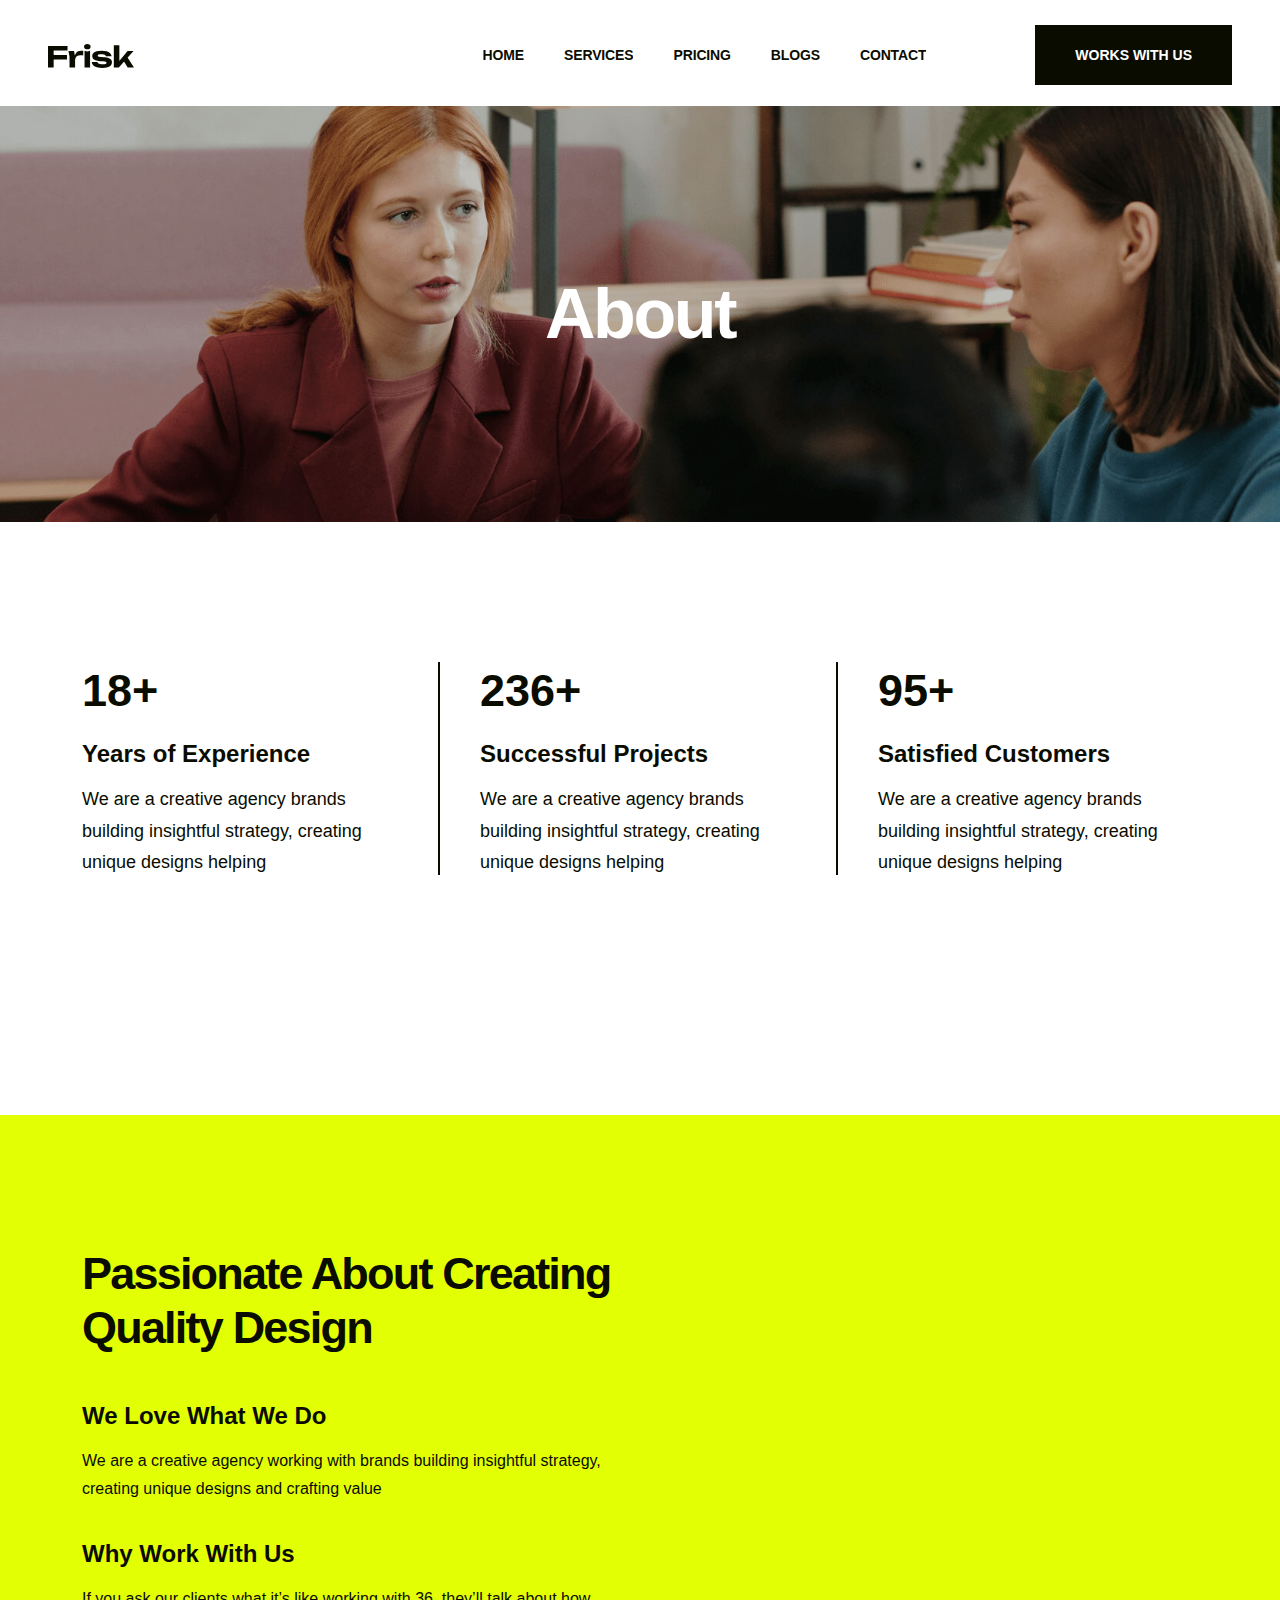
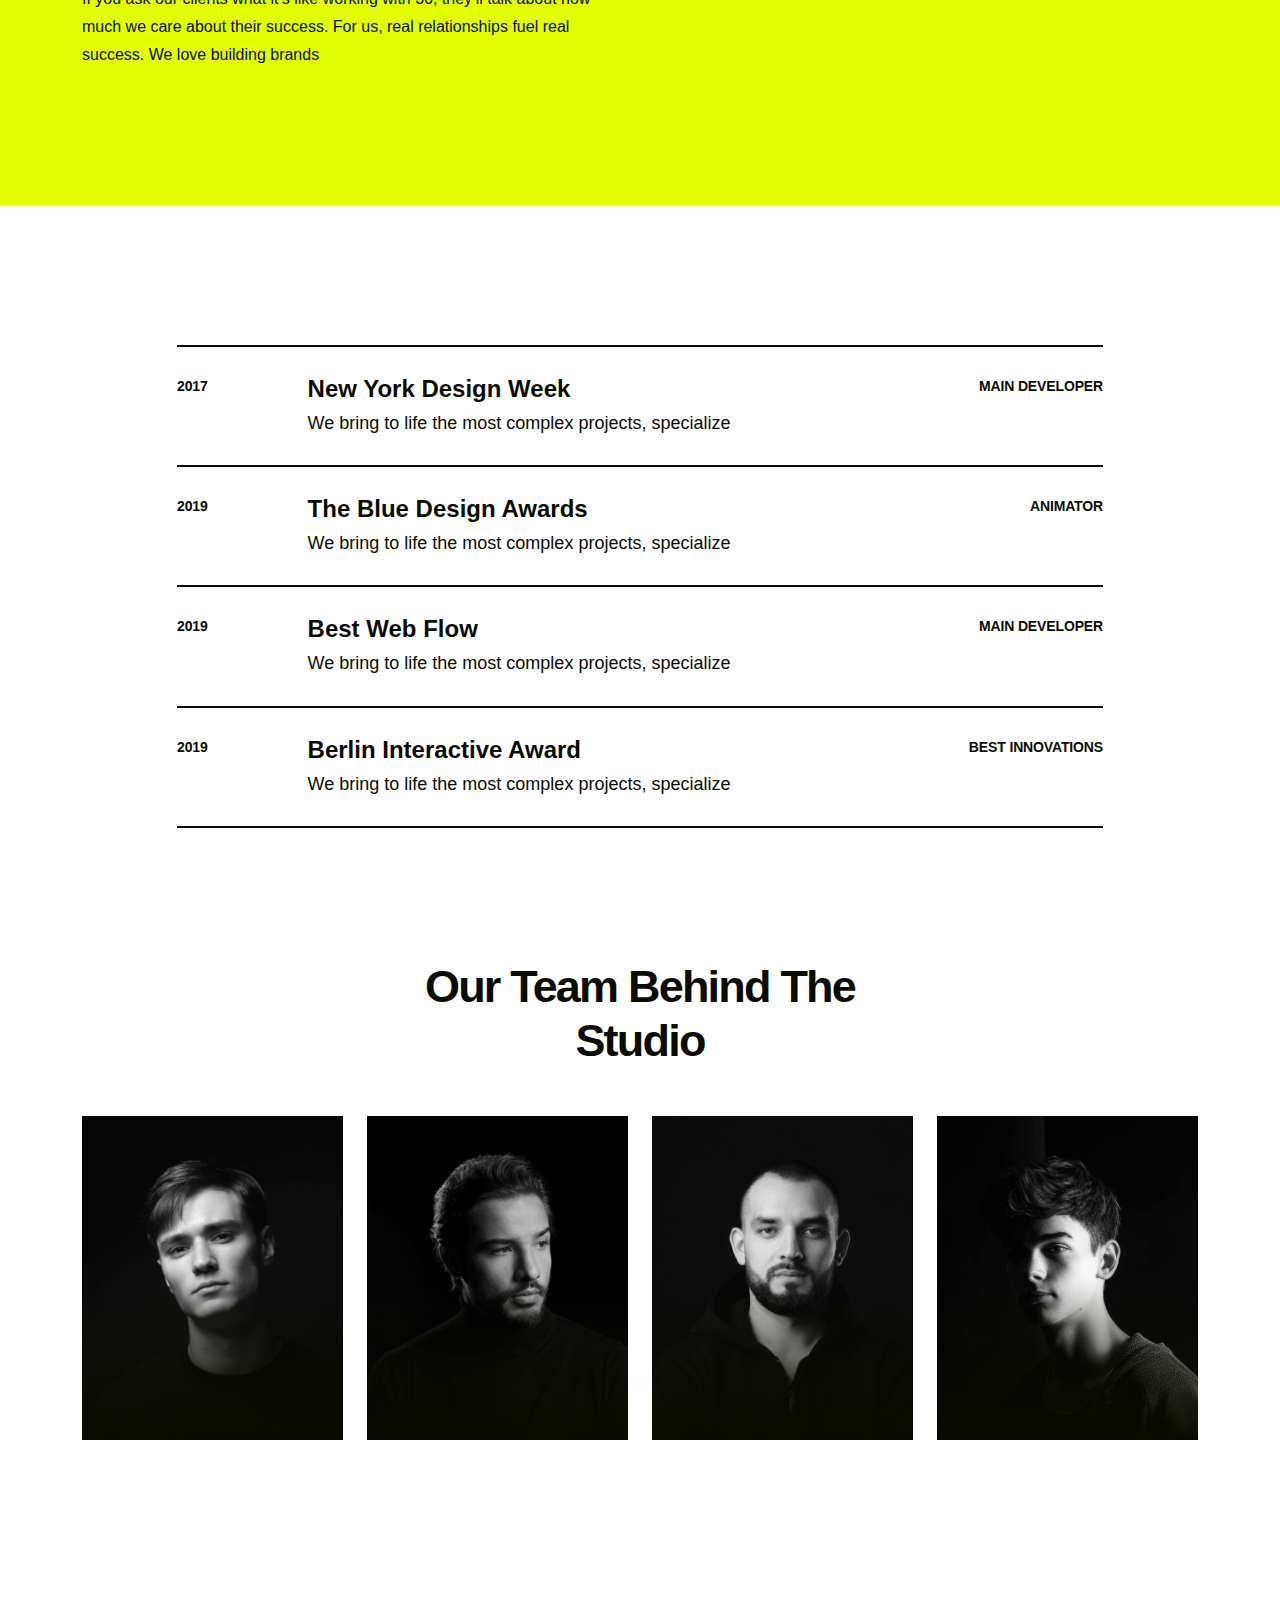
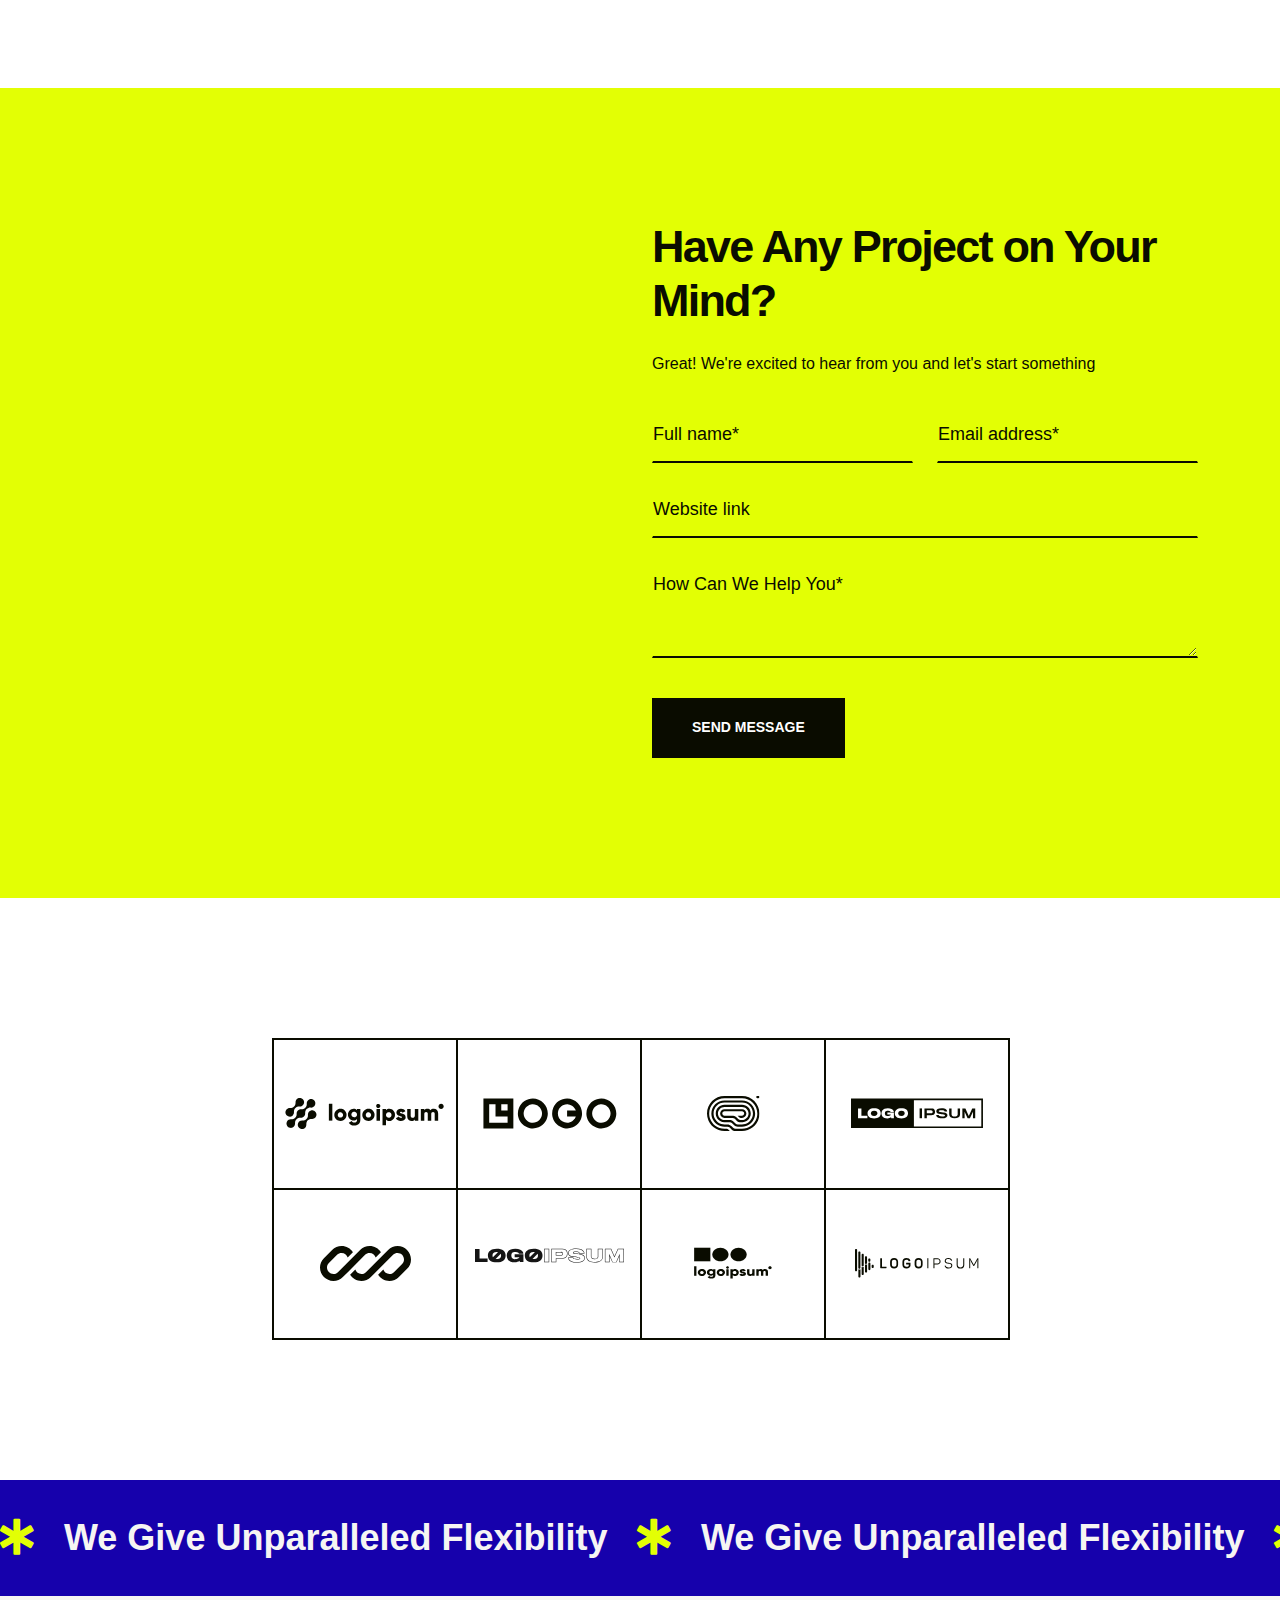
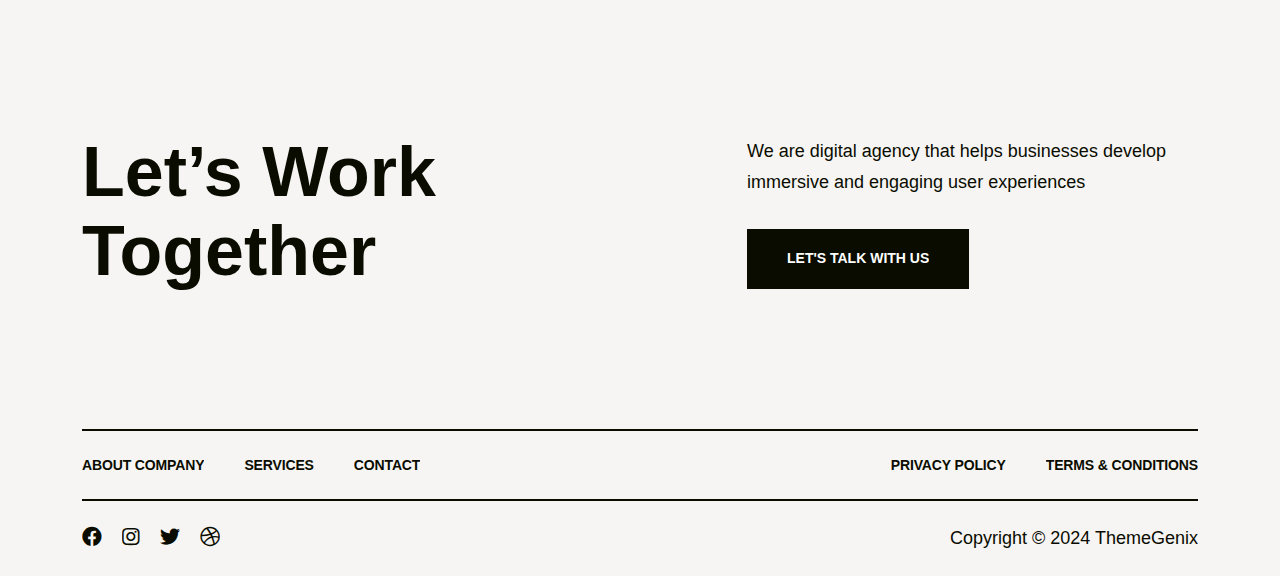
==== about.html @ 321abffb "orbital initial designs are done" ====
<!doctype html>
<html class="no-js" lang="zxx">


<!-- Mirrored from html.themegenix.com/frisk/about.html by HTTrack Website Copier/3.x [XR&CO'2014], Sun, 05 Jan 2025 12:17:38 GMT -->
<head>
    <meta charset="utf-8">
    <meta http-equiv="x-ua-compatible" content="ie=edge">
    <title>Frisk - Creative Agency & Portfolio HTML Template</title>
    <meta name="description" content="Frisk - Creative Agency & Portfolio HTML Template">
    <meta name="keywords" content="Frisk - Creative Agency & Portfolio HTML Template">
    <meta name="robots" content="INDEX,FOLLOW">

    <!-- Mobile Specific Metas -->
    <meta name="viewport" content="width=device-width, initial-scale=1, shrink-to-fit=no">

    <!-- Favicons - Place favicon.ico in the root directory -->
    <link rel="icon" type="image/png" sizes="32x32" href="assets/img/favicons/favicon.png">
    <meta name="msapplication-TileColor" content="#ffffff">
    <meta name="msapplication-TileImage" content="assets/img/favicons/ms-icon-144x144.html">
    <meta name="theme-color" content="#ffffff">

    <!--==============================
	  Google Fonts
	============================== -->
    <link rel="preconnect" href="../../fonts.googleapis.com/index.html">
    <link rel="preconnect" href="../../fonts.gstatic.com/index.html" crossorigin>
    <link href="../../fonts.googleapis.com/css28337.css?family=Poppins:wght@300;400;500;600;700;800&amp;family=Unbounded:wght@400;500;600;700&amp;display=swap" rel="stylesheet">



    <!--==============================
	    All CSS File
	============================== -->
    <link rel="stylesheet" href="assets/css/bootstrap.min.css">
    <link rel="stylesheet" href="assets/css/all.min.css">
    <link rel="stylesheet" href="assets/css/magnific-popup.min.css">
    <link rel="stylesheet" href="assets/css/slick.min.css">
    <link rel="stylesheet" href="assets/css/animate.min.css">
    <link rel="stylesheet" href="assets/css/imageRevealHover.css">
    <!-- Theme Custom CSS -->
    <link rel="stylesheet" href="assets/css/style.css">

</head>

<body>
    <!--********************************
   		Code Start From Here
	******************************** -->




    <!--==============================
     Preloader
    ==============================-->
    <div class="preloader">
        <div class="preloader-inner">
            <span></span>
            <span></span>
            <span></span>
            <span></span>
        </div>
    </div>
    
    <div class="popup-search-box">
        <button class="searchClose"><img src="assets/img/icon/close.svg" alt="img"></button>
        <form action="#">
            <input type="text" placeholder="Search Here..">
            <button type="submit"><img src="assets/img/icon/search-white.svg" alt="img"></button>
        </form>
    </div>
    
    <div class="sidemenu-wrapper">
        <div class="sidemenu-content">
            <button class="closeButton sideMenuCls"><img src="assets/img/icon/close.svg" alt="icon"></button>
            <div class="widget footer-widget">
                <div class="widget-about">
                    <div class="footer-logo">
                        <a href="index.html"><img src="assets/img/logo-white.svg" alt="Ovation"></a>
                    </div>
                    <p class="about-text">We are digital agency that helps businesses develop immersive and engaging</p>
                    <div class="sidebar-wrap">
                        <h6>27 Division St, New York,</h6>
                        <h6>NY 10002, USA</h6>
                    </div>
                    <div class="sidebar-wrap">
                        <h6><a href="tel:1800123654987">+1 800 123 654 987 </a></h6>
                        <h6><a href="mailto:frisk.agency@mail.com">frisk.agency@mail.com</a></h6>
                    </div>
                    <div class="social-btn style2">
                        <a href="https://www.facebook.com/">
                            <span class="link-effect">
                                <span class="effect-1"><i class="fab fa-facebook"></i></span>
                                <span class="effect-1"><i class="fab fa-facebook"></i></span>
                            </span>
                        </a>
                        <a href="https://instagram.com/">
                            <span class="link-effect">
                                <span class="effect-1"><i class="fab fa-instagram"></i></span>
                                <span class="effect-1"><i class="fab fa-instagram"></i></span>
                            </span>
                        </a>
                        <a href="https://twitter.com/">
                            <span class="link-effect">
                                <span class="effect-1"><i class="fab fa-twitter"></i></span>
                                <span class="effect-1"><i class="fab fa-twitter"></i></span>
                            </span>
                        </a>
                        <a href="https://dribbble.com/">
                            <span class="link-effect">
                                <span class="effect-1"><i class="fab fa-dribbble"></i></span>
                                <span class="effect-1"><i class="fab fa-dribbble"></i></span>
                            </span>
                        </a>
                    </div>
                </div>
            </div>
            <div class="d-flex justify-content-end">
                <a href="contact.html" class="chat-btn gsap-magnetic">Let’s Talk with us</a>
            </div>
        </div>
    </div>
    <!--==============================
        Mobile Menu
        ============================== -->
    <div class="mobile-menu-wrapper">
        <div class="mobile-menu-area">
            <button class="menu-toggle"><i class="fas fa-times"></i></button>
            <div class="mobile-logo">
                <a href="index.html"><img src="assets/img/logo.svg" alt="Ovation"></a>
            </div>
            <div class="mobile-menu">
                <ul>
                    <li class="menu-item-has-children">
                        <a href="index.html">Home</a>
                    </li>
                    <li class="menu-item-has-children">
                        <a href="service.html">Services</a>
                    </li>
                    <li class="menu-item-has-children">
                        <a href="pricing.html">Pricing</a>
                    </li>
                    <li class="menu-item-has-children">
                        <a href="blog.html">Blogs</a>
                    </li>
                    <li>
                        <a href="contact.html">Contact</a>
                    </li>
                </ul>
            </div>
            <div class="sidebar-wrap">
                <h6>27 Division St, New York,</h6>
                <h6>NY 10002, USA</h6>
            </div>
            <div class="sidebar-wrap">
                <h6><a href="tel:1800123654987">+1 800 123 654 987 </a></h6>
                <h6><a href="mailto:frisk.agency@mail.com">frisk.agency@mail.com</a></h6>
            </div>
            <div class="social-btn style3">
                <a href="https://www.facebook.com/">
                    <span class="link-effect">
                        <span class="effect-1"><i class="fab fa-facebook"></i></span>
                        <span class="effect-1"><i class="fab fa-facebook"></i></span>
                    </span>
                </a>
                <a href="https://instagram.com/">
                    <span class="link-effect">
                        <span class="effect-1"><i class="fab fa-instagram"></i></span>
                        <span class="effect-1"><i class="fab fa-instagram"></i></span>
                    </span>
                </a>
                <a href="https://twitter.com/">
                    <span class="link-effect">
                        <span class="effect-1"><i class="fab fa-twitter"></i></span>
                        <span class="effect-1"><i class="fab fa-twitter"></i></span>
                    </span>
                </a>
                <a href="https://dribbble.com/">
                    <span class="link-effect">
                        <span class="effect-1"><i class="fab fa-dribbble"></i></span>
                        <span class="effect-1"><i class="fab fa-dribbble"></i></span>
                    </span>
                </a>
            </div>
        </div>
    </div>
    <!--==============================
    	Header Area
        ==============================-->
    <header class="nav-header header-layout1">
        <div class="sticky-wrapper">
            <!-- Main Menu Area -->
            <div class="menu-area">
                <div class="container-fluid">
                    <div class="row align-items-center justify-content-between">
                        <div class="col-auto">
                            <div class="header-logo">
                                <a href="index.html"><img src="assets/img/logo.svg" alt="logo"></a>
                            </div>
                        </div>
                        <div class="col-auto ms-auto">
                            <nav class="main-menu d-none d-lg-inline-block">
                                <ul>
                                    <li class="active menu-item-has-children">
                                        <a href="index.html">
                                            <span class="link-effect">
                                                <span class="effect-1">HOME</span>
                                                <span class="effect-1">HOME</span>
                                            </span>
                                        </a>
                                    </li>
                                    <li class="menu-item-has-children">
                                        <a href="service.html">
                                            <span class="link-effect">
                                                <span class="effect-1">SERVICES</span>
                                                <span class="effect-1">SERVICES</span>
                                            </span>
                                        </a>
                                    </li>
                                    <li class="menu-item-has-children">
                                        <a href="pricing.html">
                                            <span class="link-effect">
                                                <span class="effect-1">PRICING</span>
                                                <span class="effect-1">PRICING</span>
                                            </span>
                                        </a>
                                    </li>
                                    <li class="menu-item-has-children">
                                        <a href="blog.html">
                                            <span class="link-effect">
                                                <span class="effect-1">BLOGS</span>
                                                <span class="effect-1">BLOGS</span>
                                            </span>
                                        </a>
                                    </li>
                                    <li>
                                        <a href="contact.html">
                                            <span class="link-effect">
                                                <span class="effect-1">CONTACT</span>
                                                <span class="effect-1">CONTACT</span>
                                            </span>
                                        </a>
                                    </li>
                                </ul>
                            </nav>
                            <div class="navbar-right d-inline-flex d-lg-none">
                                <button type="button" class="menu-toggle sidebar-btn">
                                    <span class="line"></span>
                                    <span class="line"></span>
                                    <span class="line"></span>
                                </button>
                            </div>
                        </div>
                        <div class="col-auto d-none d-lg-block">
                            <div class="header-button">
                                <a href="project.html" class="btn">
                                    <span class="link-effect">
                                        <span class="effect-1">WORKS WITH US</span>
                                        <span class="effect-1">WORKS WITH US</span>
                                    </span>
                                </a>
                            </div>
                        </div>
                        <!-- <div class="col-auto d-none d-lg-block">
                                <div class="header-button">
                                    <button type="button" class="sidebar-btn sideMenuToggler">
                                        <span class="line"></span>
                                        <span class="line"></span>
                                        <span class="line"></span>
                                    </button>
                                </div>
                            </div> -->
                    </div>
                </div>
            </div>
        </div>
    </header>

    <!--==============================
    Breadcumb
    ============================== -->
    <div class="breadcumb-wrapper" data-bg-src="assets/img/bg/breadcumb-bg1-1.jpg">
        <div class="container">
            <div class="breadcumb-content">
                <h1 class="breadcumb-title">About</h1>
            </div>
        </div>
    </div>

    <!--==============================
    Counter Area 02
    ==============================-->
    <div class="counter-area-1 space overflow-hidden">
        <div class="container">
            <div class="row gy-40 align-items-center justify-content-lg-between justify-content-center">
                <div class="col-xl-auto col-lg-4 col-md-6 counter-divider">
                    <div class="counter-card">
                        <h3 class="counter-card_number">
                            <span class="counter-number">26</span>+
                        </h3>
                        <h4 class="counter-card_title">Years of Experience</h4>
                        <p class="counter-card_text">We are a creative agency brands building insightful strategy, creating unique designs helping</p>
                    </div>
                </div>
                <div class="col-xl-auto col-lg-4 col-md-6 counter-divider">
                    <div class="counter-card">
                        <h3 class="counter-card_number">
                            <span class="counter-number">347</span>+
                        </h3>
                        <h4 class="counter-card_title">Successful Projects</h4>
                        <p class="counter-card_text">We are a creative agency brands building insightful strategy, creating unique designs helping</p>
                    </div>
                </div>
                <div class="col-xl-auto col-lg-4 col-md-6 counter-divider">
                    <div class="counter-card">
                        <h3 class="counter-card_number">
                            <span class="counter-number">139</span>+
                        </h3>
                        <h4 class="counter-card_title">Satisfied Customers</h4>
                        <p class="counter-card_text">We are a creative agency brands building insightful strategy, creating unique designs helping</p>
                    </div>
                </div>
            </div>
        </div>
    </div>

    <!--==============================
    Why Choose Us Area
    ==============================-->
    <div class="why-area-1 space bg-theme">
        <div class="why-img-1-1 shape-mockup wow img-custom-anim-right" data-wow-duration="1.5s" data-wow-delay="0.2s" data-right="0" data-top="-100px" data-bottom="140px">
            <img src="assets/img/normal/why_3-1.jpg" alt="img">
        </div>
        <div class="container">
            <div class="row">
                <div class="col-lg-6">
                    <div class="title-area mb-45">
                        <h2 class="sec-title">Passionate About Creating Quality Design</h2>
                    </div>
                    <h4>We Love What We Do</h4>
                    <p>We are a creative agency working with brands building insightful strategy, creating unique designs and crafting value</p>
                    <h4 class="mt-35">Why Work With Us</h4>
                    <p class="mb-n1">If you ask our clients what it’s like working with 36, they’ll talk about how much we care about their success. For us, real relationships fuel real success. We love building brands</p>
                </div>
            </div>

        </div>
    </div>

    <!--==============================
    Award Area
    ==============================-->
    <div class="award-area-1 space overflow-hidden">
        <div class="container">
            <div class="row justify-content-center">
                <div class="col-lg-10">
                    <ul class="award-wrap-area">
                        <li class="single-award-list">
                            <span class="award-year">2017</span>
                            <div class="award-details">
                                <h4><a href="about.html">New York Design Week</a></h4>
                                <p>We bring to life the most complex projects, specialize</p>
                            </div>
                            <span class="award-tag">Main developer</span>
                        </li>
                        <li class="single-award-list">
                            <span class="award-year">2019</span>
                            <div class="award-details">
                                <h4><a href="about.html">The Blue Design Awards</a></h4>
                                <p>We bring to life the most complex projects, specialize</p>
                            </div>
                            <span class="award-tag">Animator</span>
                        </li>
                        <li class="single-award-list">
                            <span class="award-year">2019</span>
                            <div class="award-details">
                                <h4><a href="about.html">Best Web Flow</a></h4>
                                <p>We bring to life the most complex projects, specialize</p>
                            </div>
                            <span class="award-tag">Main developer</span>
                        </li>
                        <li class="single-award-list">
                            <span class="award-year">2019</span>
                            <div class="award-details">
                                <h4><a href="about.html">Berlin Interactive Award</a></h4>
                                <p>We bring to life the most complex projects, specialize</p>
                            </div>
                            <span class="award-tag">Best innovations</span>
                        </li>
                    </ul>
                </div>
            </div>
        </div>
    </div>

    <!--==============================
    Team Area
    ==============================-->
    <div class="team-area-1 space-bottom overflow-hidden">
        <div class="container">
            <div class="row justify-content-center">
                <div class="col-lg-6">
                    <div class="title-area text-center">
                        <h2 class="sec-title">Our Team Behind The Studio</h2>
                    </div>
                </div>
            </div>
        </div>
        <div class="container">
            <div class="row gy-4 justify-content-center">
                <div class="col-lg-3 col-md-6">
                    <div class="team-card">
                        <div class="team-card_img">
                            <img src="assets/img/team/team-1-1.png" alt="Team Image">
                        </div>
                        <div class="team-card_content">
                            <h3 class="team-card_title"><a href="team-details.html">Daniyel Karlos</a></h3>
                            <span class="team-card_desig">Web Developer</span>
                        </div>
                    </div>
                </div>
                <div class="col-lg-3 col-md-6">
                    <div class="team-card">
                        <div class="team-card_img">
                            <img src="assets/img/team/team-1-2.png" alt="Team Image">
                        </div>
                        <div class="team-card_content">
                            <h3 class="team-card_title"><a href="team-details.html">Daniyel Karlos</a></h3>
                            <span class="team-card_desig">Web Developer</span>
                        </div>
                    </div>
                </div>
                <div class="col-lg-3 col-md-6">
                    <div class="team-card">
                        <div class="team-card_img">
                            <img src="assets/img/team/team-1-3.png" alt="Team Image">
                        </div>
                        <div class="team-card_content">
                            <h3 class="team-card_title"><a href="team-details.html">Daniyel Karlos</a></h3>
                            <span class="team-card_desig">Web Developer</span>
                        </div>
                    </div>
                </div>
                <div class="col-lg-3 col-md-6">
                    <div class="team-card">
                        <div class="team-card_img">
                            <img src="assets/img/team/team-1-4.png" alt="Team Image">
                        </div>
                        <div class="team-card_content">
                            <h3 class="team-card_title"><a href="team-details.html">Daniyel Karlos</a></h3>
                            <span class="team-card_desig">Web Developer</span>
                        </div>
                    </div>
                </div>
            </div>
        </div>
    </div>

    <!--==============================
    Contact Area
    ==============================-->
    <div class="contact-area-1 space bg-theme">
        <div class="contact-map shape-mockup wow img-custom-anim-left" data-wow-duration="1.5s" data-wow-delay="0.2s" data-left="0" data-top="-100px" data-bottom="140px">
            <iframe src="https://maps.google.com/maps?q=London%20Eye%2C%20London%2C%20United%20Kingdom&amp;t=m&amp;z=10&amp;output=embed&amp;iwloc=near" allowfullscreen="" loading="lazy"></iframe>
        </div>
        <div class="container">
            <div class="row align-items-center justify-content-end">
                <div class="col-lg-6">
                    <div class="contact-form-wrap">
                        <div class="title-area mb-30">
                            <h2 class="sec-title">Have Any Project on Your Mind?</h2>
                            <p>Great! We're excited to hear from you and let's start something</p>
                        </div>
                        <form action="https://html.themegenix.com/frisk/mail.php" method="POST" class="contact-form ajax-contact">
                            <div class="row">
                                <div class="col-md-6">
                                    <div class="form-group">
                                        <input type="text" class="form-control style-border" name="name" id="name" placeholder="Full name*">
                                    </div>
                                </div>
                                <div class="col-md-6">
                                    <div class="form-group">
                                        <input type="text" class="form-control style-border" name="email" id="email" placeholder="Email address*">
                                    </div>
                                </div>
                                <div class="col-lg-12">
                                    <div class="form-group">
                                        <input type="text" class="form-control style-border" name="website" id="website" placeholder="Website link">
                                    </div>
                                </div>
                                <div class="col-lg-12">
                                    <div class="form-group">
                                        <textarea name="message" placeholder="How Can We Help You*" id="contactForm" class="form-control style-border"></textarea>
                                    </div>
                                </div>
                            </div>
                            <div class="form-btn col-12">
                                <button type="submit" class="btn mt-20">
                                    <span class="link-effect">
                                        <span class="effect-1">SEND MESSAGE</span>
                                        <span class="effect-1">SEND MESSAGE</span>
                                    </span>
                                </button>
                            </div>
                        </form>
                    </div>
                </div>
            </div>
        </div>
    </div>

    <!--==============================
    Client Area
    ==============================-->
    <div class="client-area-1 overflow-hidden space">
        <div class="container">
            <div class="row justify-content-center">
                <div class="col-xl-8">
                    <ul class="client-list-wrap">
                        <li>
                            <a href="#">
                                <span class="link-effect">
                                    <span class="effect-1"><img src="assets/img/client/client-1-1.svg" alt="img"></span>
                                    <span class="effect-1"><img src="assets/img/client/client-1-1.svg" alt="img"></span>
                                </span>
                            </a>
                        </li>
                        <li>
                            <a href="#">
                                <span class="link-effect">
                                    <span class="effect-1"><img src="assets/img/client/client-1-2.svg" alt="img"></span>
                                    <span class="effect-1"><img src="assets/img/client/client-1-2.svg" alt="img"></span>
                                </span>
                            </a>
                        </li>
                        <li>
                            <a href="#">
                                <span class="link-effect">
                                    <span class="effect-1"><img src="assets/img/client/client-1-3.svg" alt="img"></span>
                                    <span class="effect-1"><img src="assets/img/client/client-1-3.svg" alt="img"></span>
                                </span>
                            </a>
                        </li>
                        <li>
                            <a href="#">
                                <span class="link-effect">
                                    <span class="effect-1"><img src="assets/img/client/client-1-4.svg" alt="img"></span>
                                    <span class="effect-1"><img src="assets/img/client/client-1-4.svg" alt="img"></span>
                                </span>
                            </a>
                        </li>
                        <li>
                            <a href="#">
                                <span class="link-effect">
                                    <span class="effect-1"><img src="assets/img/client/client-1-5.svg" alt="img"></span>
                                    <span class="effect-1"><img src="assets/img/client/client-1-5.svg" alt="img"></span>
                                </span>
                            </a>
                        </li>
                        <li>
                            <a href="#">
                                <span class="link-effect">
                                    <span class="effect-1"><img src="assets/img/client/client-1-6.svg" alt="img"></span>
                                    <span class="effect-1"><img src="assets/img/client/client-1-6.svg" alt="img"></span>
                                </span>
                            </a>
                        </li>
                        <li>
                            <a href="#">
                                <span class="link-effect">
                                    <span class="effect-1"><img src="assets/img/client/client-1-7.svg" alt="img"></span>
                                    <span class="effect-1"><img src="assets/img/client/client-1-7.svg" alt="img"></span>
                                </span>
                            </a>
                        </li>
                        <li>
                            <a href="#">
                                <span class="link-effect">
                                    <span class="effect-1"><img src="assets/img/client/client-1-8.svg" alt="img"></span>
                                    <span class="effect-1"><img src="assets/img/client/client-1-8.svg" alt="img"></span>
                                </span>
                            </a>
                        </li>
                    </ul>
                </div>
            </div>
        </div>
    </div>

    <!--==============================
    Marquee Area
    ==============================-->
    <div class="container-fluid p-0 overflow-hidden">
        <div class="slider__marquee clearfix marquee-wrap">
            <div class="marquee_mode marquee__group">
                <h6 class="item m-item"><a href="#"><i class="fas fa-star-of-life"></i> We Give Unparalleled Flexibility</a></h6>
                <h6 class="item m-item"><a href="#"><i class="fas fa-star-of-life"></i> We Give Unparalleled Flexibility</a></h6>
                <h6 class="item m-item"><a href="#"><i class="fas fa-star-of-life"></i> We Give Unparalleled Flexibility</a></h6>
                <h6 class="item m-item"><a href="#"><i class="fas fa-star-of-life"></i> We Give Unparalleled Flexibility</a></h6>
            </div>
        </div>
    </div>

    <!--==============================
        Footer Area
    ==============================-->
    <footer class="footer-wrapper footer-layout1 overflow-hidden bg-smoke">
        <div class="container">
            <div class="footer-top space">
                <div class="row align-items-center justify-content-between">
                    <div class="col-lg-6">
                        <h2 class="footer-top-title">
                            Let’s Work Together
                        </h2>
                    </div>
                    <div class="col-lg-5">
                        <div class="footer-top-wrap">
                            <p class="mb-30">We are digital agency that helps businesses develop immersive and engaging
                                user experiences</p>
                            <a href="contact.html" class="btn">
                                <span class="link-effect">
                                    <span class="effect-1">LET'S TALK WITH US</span>
                                    <span class="effect-1">LET'S TALK WITH US</span>
                                </span>
                            </a>
                        </div>
                    </div>
                </div>
            </div>
            <div class="footer-menu-area">
                <div class="row gy-3 justify-content-between">
                    <div class="col-xxl-6 col-lg-7">
                        <ul class="footer-menu-list">
                            <li>
                                <a href="about.html">
                                    <span class="link-effect">
                                        <span class="effect-1">ABOUT COMPANY</span>
                                        <span class="effect-1">ABOUT COMPANY</span>
                                    </span>
                                </a>
                            </li>
                            <li>
                                <a href="service.html">
                                    <span class="link-effect">
                                        <span class="effect-1">SERVICES</span>
                                        <span class="effect-1">SERVICES</span>
                                    </span>
                                </a>
                            </li>
                            <li>
                                <a href="contact.html">
                                    <span class="link-effect">
                                        <span class="effect-1">CONTACT</span>
                                        <span class="effect-1">CONTACT</span>
                                    </span>
                                </a>
                            </li>
                        </ul>
                    </div>
                    <div class="col-xxl-6 col-lg-5 text-lg-end">
                        <ul class="footer-menu-list">
                            <li>
                                <a href="about.html">
                                    <span class="link-effect">
                                        <span class="effect-1">PRIVACY POLICY</span>
                                        <span class="effect-1">PRIVACY POLICY</span>
                                    </span>
                                </a>
                            </li>
                            <li>
                                <a href="project.html">
                                    <span class="link-effect">
                                        <span class="effect-1">TERMS & CONDITIONS</span>
                                        <span class="effect-1">TERMS & CONDITIONS</span>
                                    </span>
                                </a>
                            </li>
                        </ul>
                    </div>
                </div>
            </div>
        </div>
        <div class="copyright-wrap">
            <div class="container">
                <div class="row gy-3 justify-content-between align-items-center">
                    <div class="col-md-6">
                        <div class="social-btn style3">
                            <a href="https://www.facebook.com/">
                                <span class="link-effect">
                                    <span class="effect-1"><i class="fab fa-facebook"></i></span>
                                    <span class="effect-1"><i class="fab fa-facebook"></i></span>
                                </span>
                            </a>
                            <a href="https://instagram.com/">
                                <span class="link-effect">
                                    <span class="effect-1"><i class="fab fa-instagram"></i></span>
                                    <span class="effect-1"><i class="fab fa-instagram"></i></span>
                                </span>
                            </a>
                            <a href="https://twitter.com/">
                                <span class="link-effect">
                                    <span class="effect-1"><i class="fab fa-twitter"></i></span>
                                    <span class="effect-1"><i class="fab fa-twitter"></i></span>
                                </span>
                            </a>
                            <a href="https://dribbble.com/">
                                <span class="link-effect">
                                    <span class="effect-1"><i class="fab fa-dribbble"></i></span>
                                    <span class="effect-1"><i class="fab fa-dribbble"></i></span>
                                </span>
                            </a>
                        </div>
                    </div>
                    <div class="col-md-6 align-self-center text-lg-end">
                        <p class="copyright-text">Copyright © 2024
                            <a href="https://themeforest.net/user/themegenix">ThemeGenix</a>
                        </p>
                    </div>
                </div>
            </div>
        </div>
    </footer>

    <!--********************************
			Code End  Here
	******************************** -->

    <!-- Scroll To Top -->
    <div class="scroll-top">
        <svg class="progress-circle svg-content" width="100%" height="100%" viewBox="-1 -1 102 102">
            <path d="M50,1 a49,49 0 0,1 0,98 a49,49 0 0,1 0,-98" style="transition: stroke-dashoffset 10ms linear 0s; stroke-dasharray: 307.919, 307.919; stroke-dashoffset: 307.919;"></path>
        </svg>
    </div>


    <!-- Jquery -->
    <script src="assets/js/vendor/jquery-3.6.0.min.js"></script>
    <script src="assets/js/slick.min.js"></script>
    <script src="assets/js/bootstrap.min.js"></script>
    <script src="assets/js/jquery.magnific-popup.min.js"></script>
    <script src="assets/js/jquery.counterup.min.js"></script>
    <script src="assets/js/imagesloaded.pkgd.min.js"></script>
    <script src="assets/js/isotope.pkgd.min.js"></script>
    <script src="assets/js/gsap.min.js"></script>
    
    <script src="assets/js/twinmax.js"></script>
    <script src="assets/js/imageRevealHover.js"></script>
    <script src="assets/js/jarallax.min.js"></script>
    <script src="assets/js/jquery.marquee.min.js"></script>
    <script src="assets/js/jquery-ui.min.js"></script>
    <script src="assets/js/waypoints.js"></script>
    <script src="assets/js/wow.js"></script>

    <!-- Main Js File -->
    <script src="assets/js/main.js"></script>
</body>


<!-- Mirrored from html.themegenix.com/frisk/about.html by HTTrack Website Copier/3.x [XR&CO'2014], Sun, 05 Jan 2025 12:17:39 GMT -->
</html>
---- assets/css/imageRevealHover.css ----
.tg-img-reveal[data-fx="1"]::after,
.tg-img-reveal[data-fx="2"]::after {
	content: '';
	z-index: -1;
	width: 100%;
	bottom: 0.25rem;
	left: 0;
	position: absolute;
	height: 2px;
	background: currentColor;
	transform: scale3d(0,1,1);
	transform-origin: 0% 50%;
	transition: transform 0.2s cubic-bezier(0.390, 0.575, 0.565, 1.000);
	text-align: center;
}
.tg-img-reveal[data-fx="1"]::after,
.tg-img-reveal[data-fx="2"]::after {
	bottom: 0;
}
.tg-img-reveal[data-fx="1"]:hover::after,
.tg-img-reveal[data-fx="2"]:hover::after {
	transform: scale3d(1,1,1)
}
.tg-img-reveal[data-fx="6"]::after {
	content: '';
	z-index: -1;
	width: 100%;
	bottom: 0.25rem;
	left: 0;
	position: absolute;
	height: 2px;
	background: currentColor;
	transform: scale3d(0,1,1);
	transform-origin: 100% 50%;
	transition: transform 0.7s cubic-bezier(0.860, 0.000, 0.070, 1.000);
}
.tg-img-reveal[data-fx="6"]::after {
	bottom: 0;
}
.tg-img-reveal[data-fx="6"]:hover::after {
	transform: scale3d(1,1,1)
}
.tg-img-reveal[data-fx="14"]::after {
	content: '';
	z-index: -1;
	width: 100%;
	bottom: 0.25rem;
	left: 0;
	position: absolute;
	height: 2px;
	background: currentColor;
	transform: scale3d(0,1,1);
	transform-origin: 0% 50%;
}
.tg-img-reveal[data-fx="14"]::after {
	bottom: 0;
}
.tg-img-reveal[data-fx="14"]:hover::after {
	animation: loop 0.5s infinite;
}
@keyframes loop {
	0% { transform-origin: 0% 50%; transform: scale3d(0,1,1); }
	50% { transform-origin: 0% 50%; transform: scale3d(1,1,1); }
	51% { transform-origin: 100% 50%; }
	100% { transform-origin: 100% 50%; transform: scale3d(0,1,1); }
}
.tg-img-reveal-wrapper {
	position: fixed;
	width: 328px;
	height: 400px;
	top: 0;
	left: 0;
	pointer-events: none;
	opacity: 0;
	z-index: 9;
}
.tg-img-reveal-wrapper__inner,
.tg-img-reveal-wrapper__img {
	width: 100%;
	height: 100%;
	position: relative;
}
.tg-img-reveal-wrapper__deco {
	width: 100%;
	height: 100%;
	position: absolute;
	top: 0;
	left: 0;
	background-color: #181314;
}
.tg-img-reveal-wrapper__img {
	background-size: cover;
	background-position: 50% 50%;
}
.test-2 {
    padding: 50px;
    background-color: #292930;
}
.tg-hover-wrapper {
    display: inline-block;
    background: transparent;
    padding: 35px 30px;
    text-align: center;
}
.tg-hover-wrapper .tgbanner__content-meta {
    margin: 0 0 6px;
    justify-content: center;
	display: none;
}
.tg-hover-wrapper .tg-hover-title {
    margin: 0 0;
    font-size: 20px;
    line-height: 1.4;
}
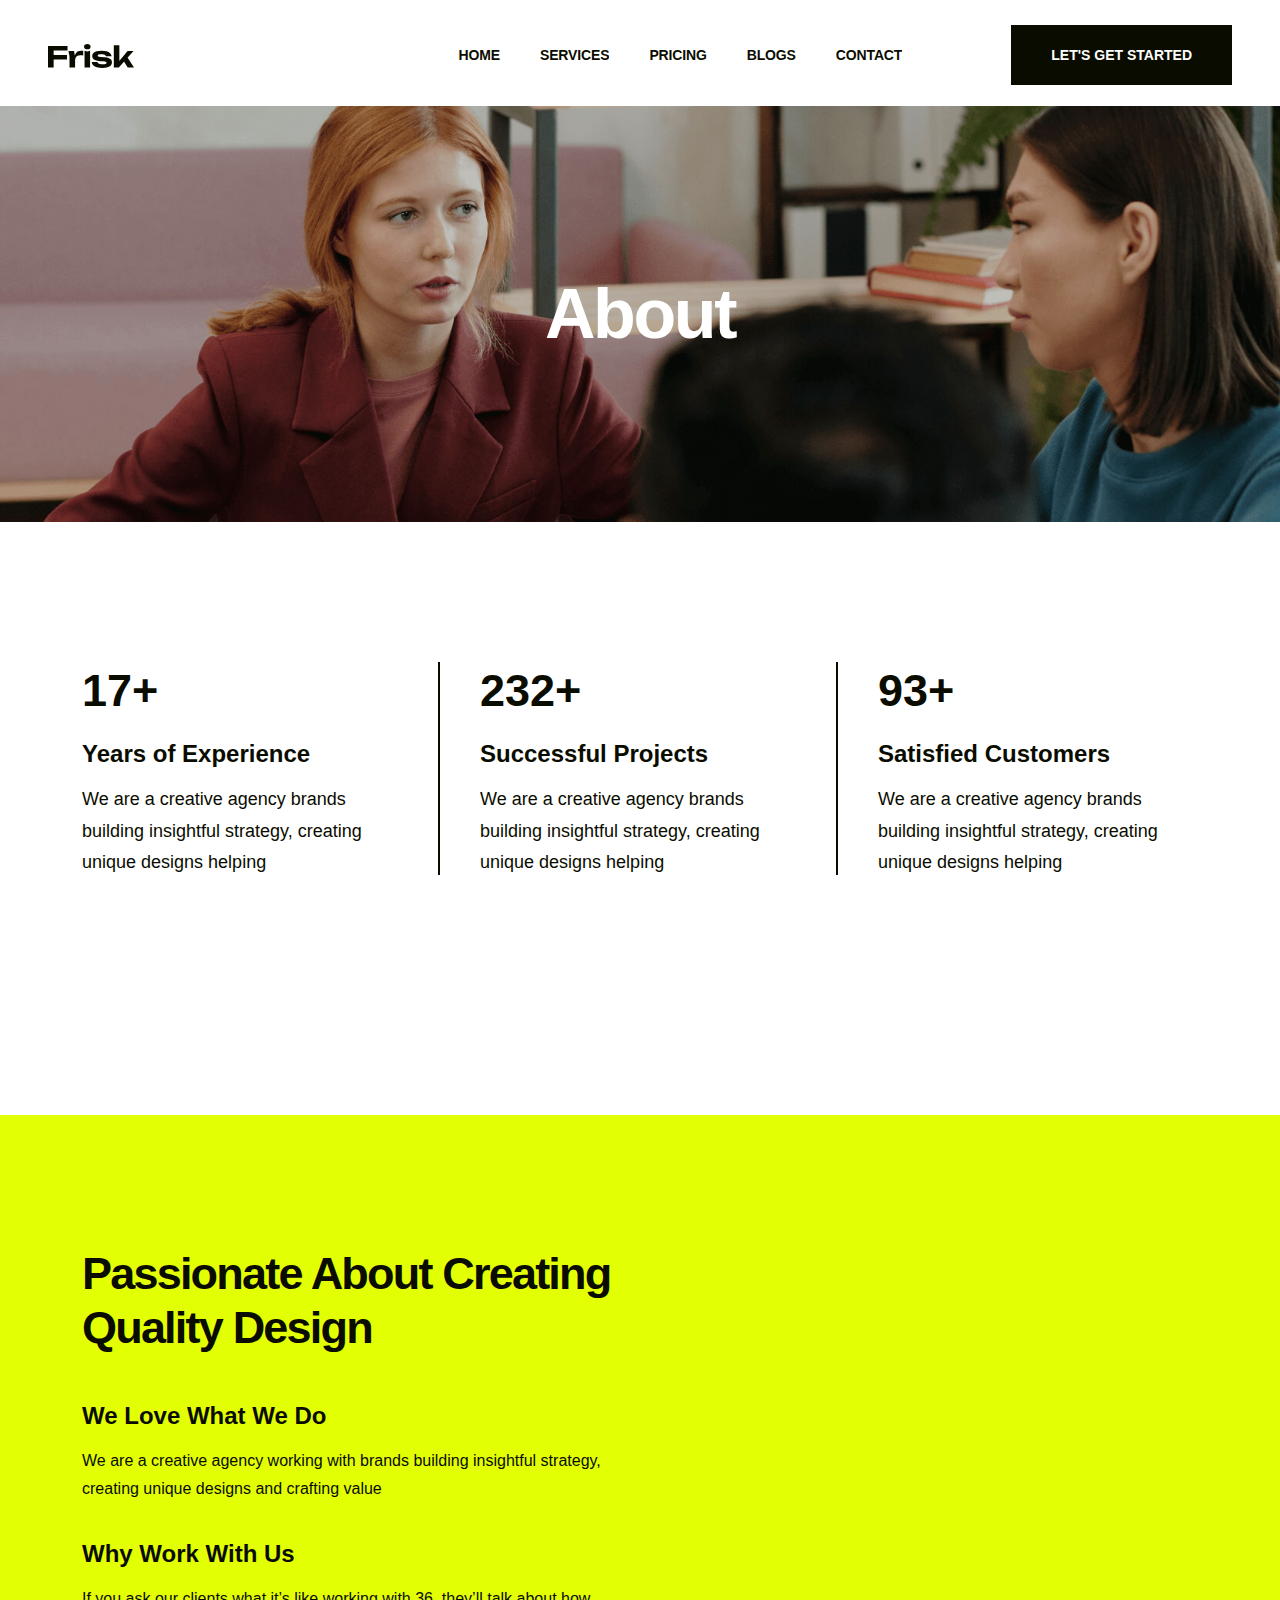
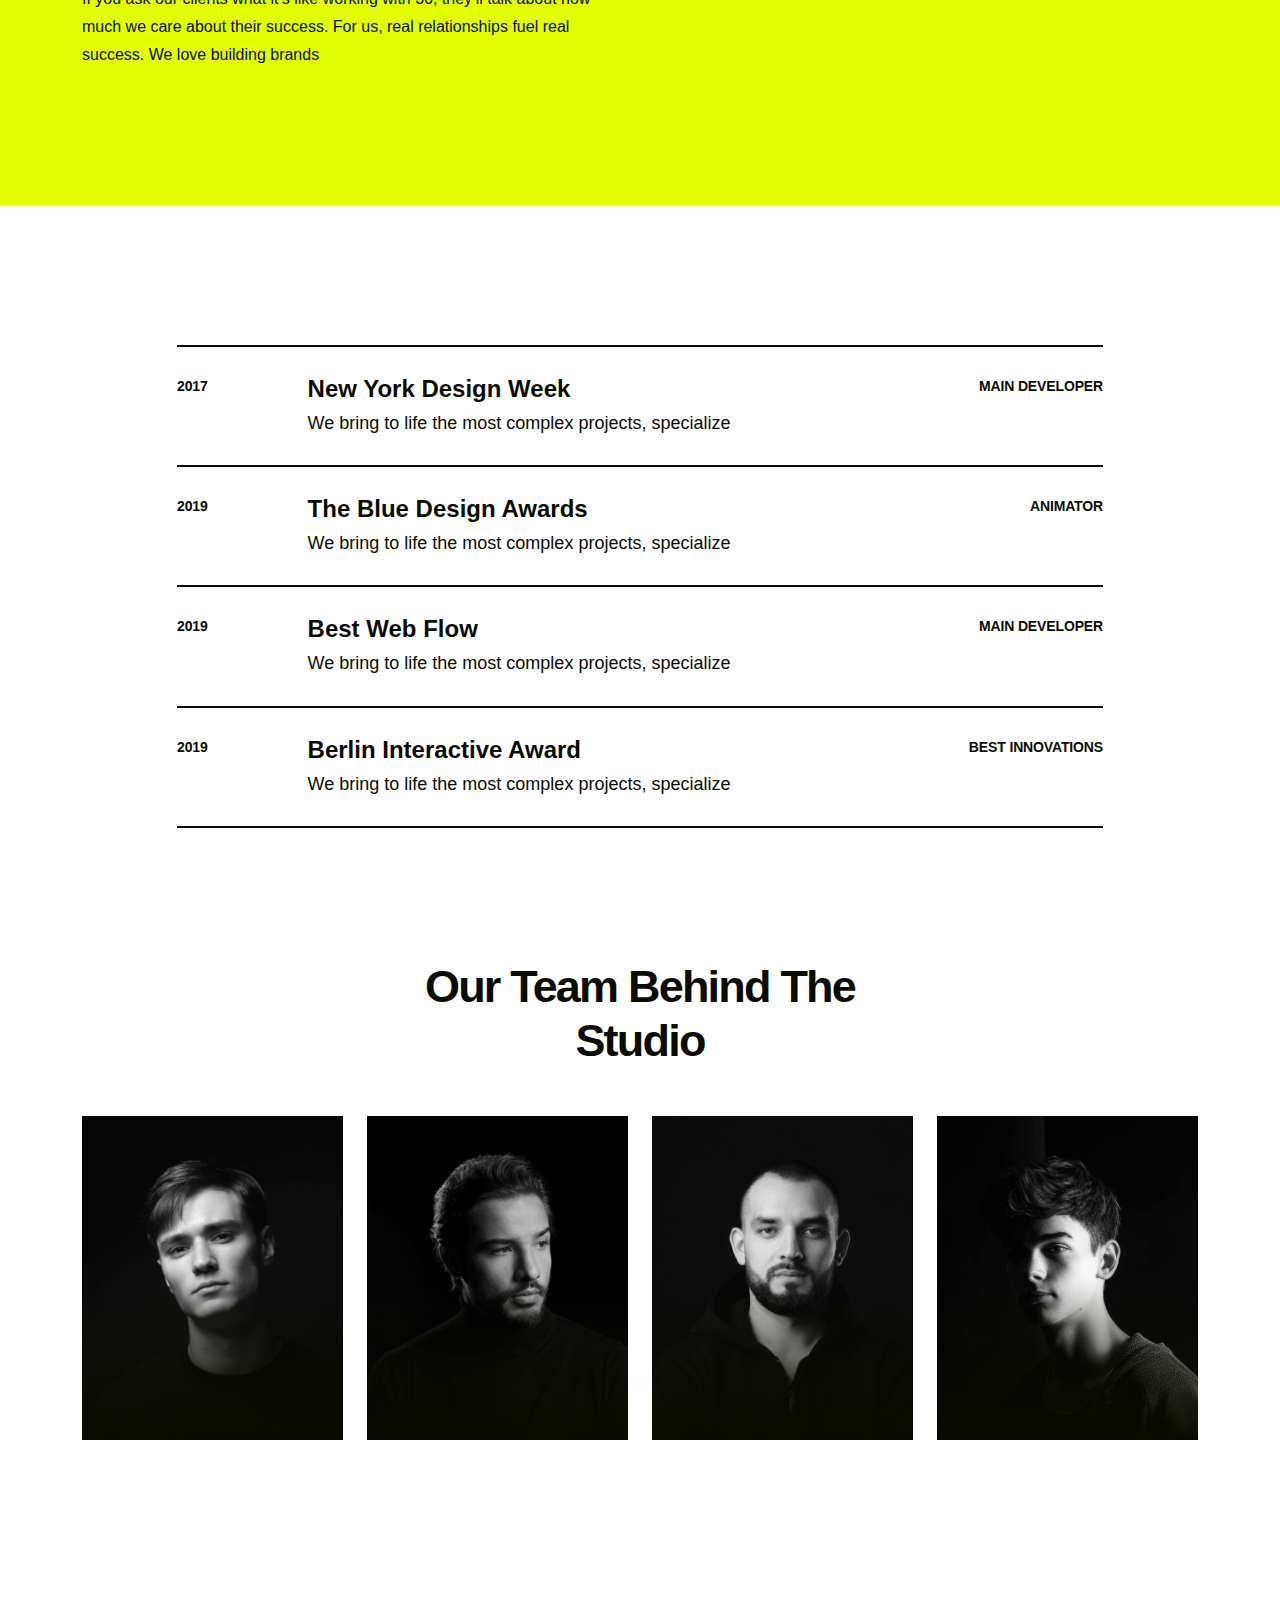
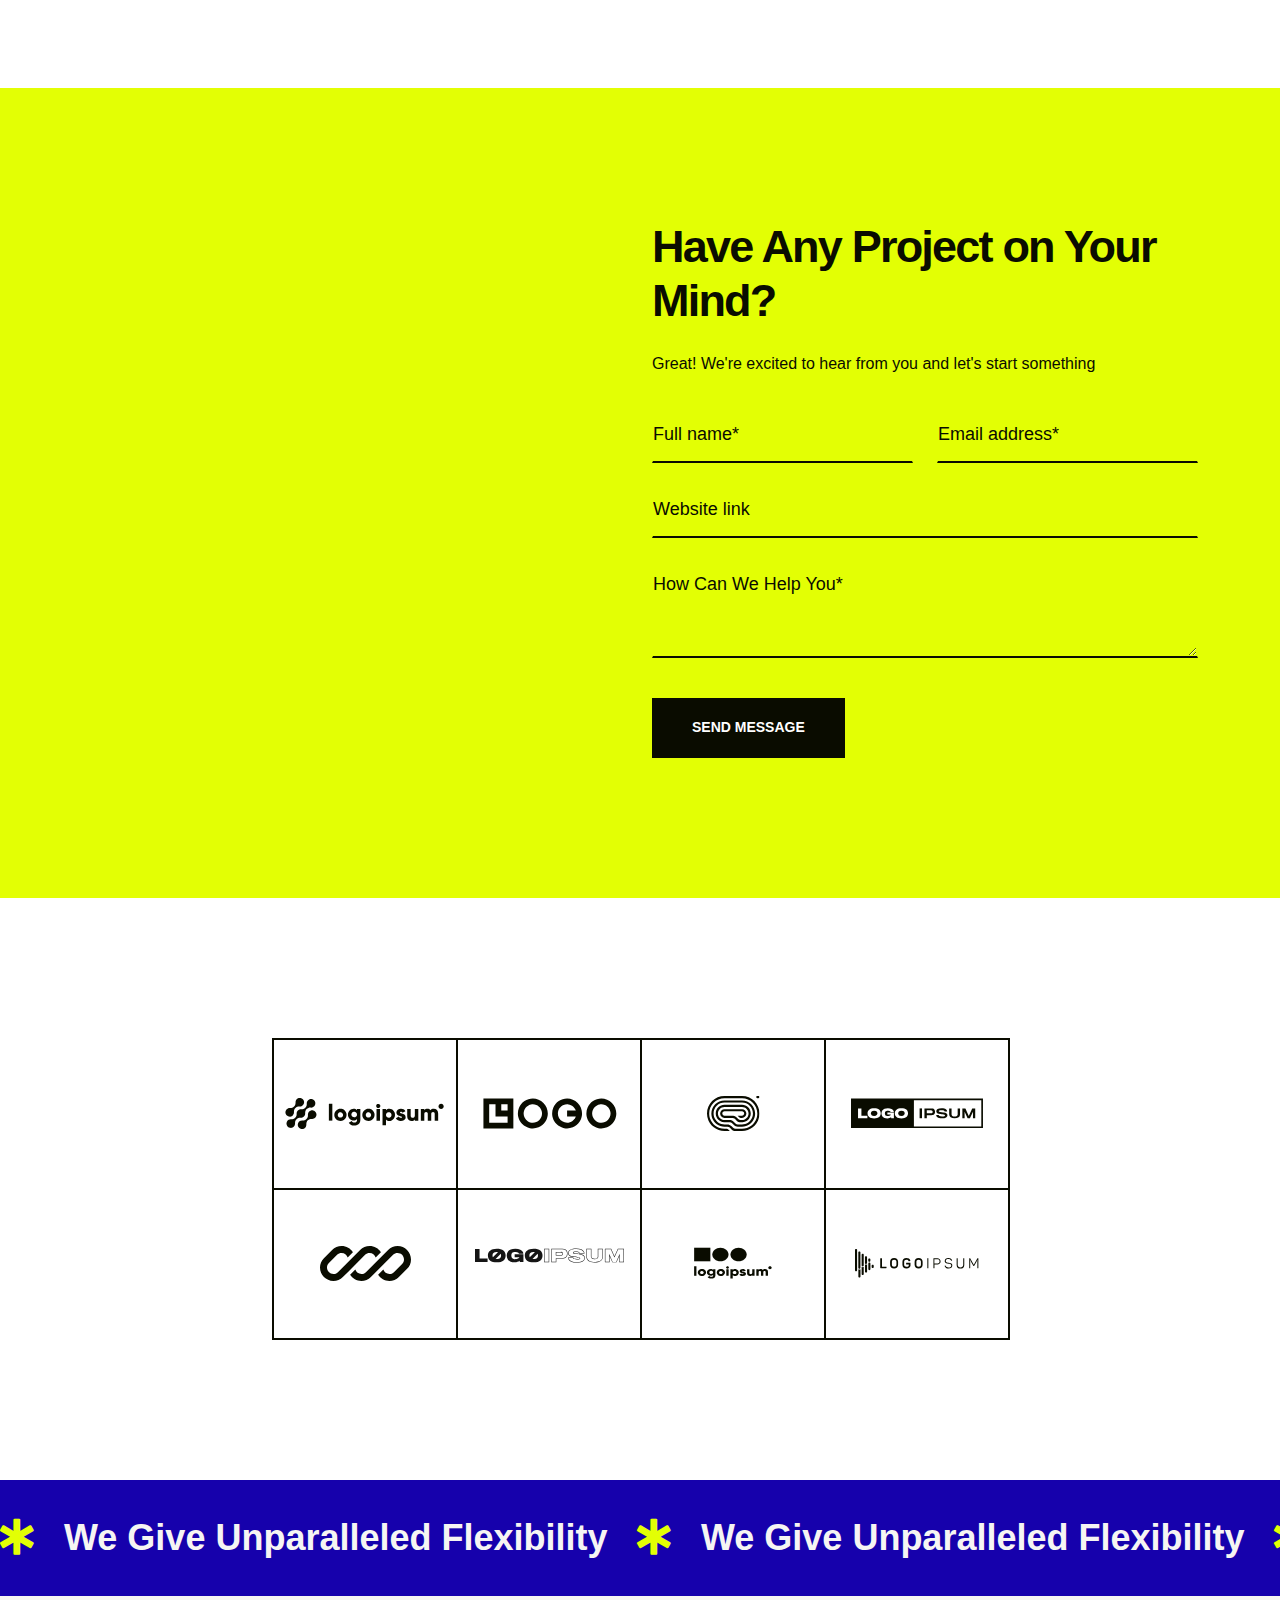
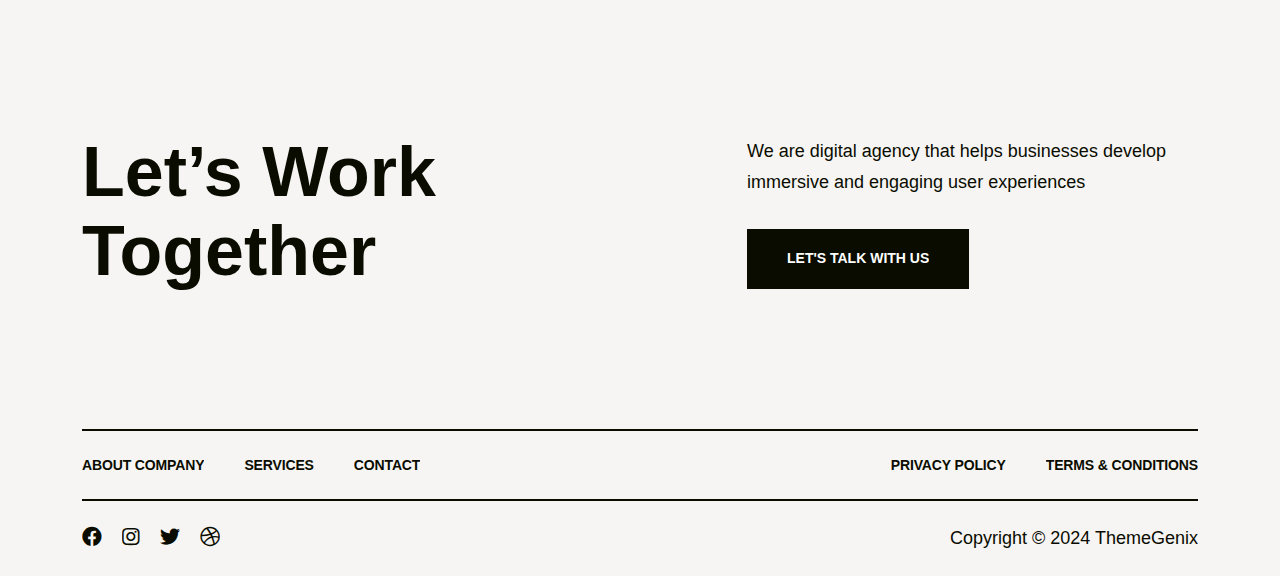
==== commit fa2f8b42: "Home content added" ====
--- a/about.html
+++ b/about.html
@@ -3,6 +3,7 @@
 
 
 <!-- Mirrored from html.themegenix.com/frisk/about.html by HTTrack Website Copier/3.x [XR&CO'2014], Sun, 05 Jan 2025 12:17:38 GMT -->
+
 <head>
     <meta charset="utf-8">
     <meta http-equiv="x-ua-compatible" content="ie=edge">
@@ -25,7 +26,9 @@
 	============================== -->
     <link rel="preconnect" href="../../fonts.googleapis.com/index.html">
     <link rel="preconnect" href="../../fonts.gstatic.com/index.html" crossorigin>
-    <link href="../../fonts.googleapis.com/css28337.css?family=Poppins:wght@300;400;500;600;700;800&amp;family=Unbounded:wght@400;500;600;700&amp;display=swap" rel="stylesheet">
+    <link
+        href="../../fonts.googleapis.com/css28337.css?family=Poppins:wght@300;400;500;600;700;800&amp;family=Unbounded:wght@400;500;600;700&amp;display=swap"
+        rel="stylesheet">
 
 
 
@@ -62,7 +65,7 @@
             <span></span>
         </div>
     </div>
-    
+
     <div class="popup-search-box">
         <button class="searchClose"><img src="assets/img/icon/close.svg" alt="img"></button>
         <form action="#">
@@ -70,7 +73,7 @@
             <button type="submit"><img src="assets/img/icon/search-white.svg" alt="img"></button>
         </form>
     </div>
-    
+
     <div class="sidemenu-wrapper">
         <div class="sidemenu-content">
             <button class="closeButton sideMenuCls"><img src="assets/img/icon/close.svg" alt="icon"></button>
@@ -256,8 +259,8 @@
                             <div class="header-button">
                                 <a href="project.html" class="btn">
                                     <span class="link-effect">
-                                        <span class="effect-1">WORKS WITH US</span>
-                                        <span class="effect-1">WORKS WITH US</span>
+                                        <span class="effect-1">LET'S GET STARTED</span>
+                                        <span class="effect-1">LET'S GET STARTED</span>
                                     </span>
                                 </a>
                             </div>
@@ -300,7 +303,8 @@
                             <span class="counter-number">26</span>+
                         </h3>
                         <h4 class="counter-card_title">Years of Experience</h4>
-                        <p class="counter-card_text">We are a creative agency brands building insightful strategy, creating unique designs helping</p>
+                        <p class="counter-card_text">We are a creative agency brands building insightful strategy,
+                            creating unique designs helping</p>
                     </div>
                 </div>
                 <div class="col-xl-auto col-lg-4 col-md-6 counter-divider">
@@ -309,7 +313,8 @@
                             <span class="counter-number">347</span>+
                         </h3>
                         <h4 class="counter-card_title">Successful Projects</h4>
-                        <p class="counter-card_text">We are a creative agency brands building insightful strategy, creating unique designs helping</p>
+                        <p class="counter-card_text">We are a creative agency brands building insightful strategy,
+                            creating unique designs helping</p>
                     </div>
                 </div>
                 <div class="col-xl-auto col-lg-4 col-md-6 counter-divider">
@@ -318,7 +323,8 @@
                             <span class="counter-number">139</span>+
                         </h3>
                         <h4 class="counter-card_title">Satisfied Customers</h4>
-                        <p class="counter-card_text">We are a creative agency brands building insightful strategy, creating unique designs helping</p>
+                        <p class="counter-card_text">We are a creative agency brands building insightful strategy,
+                            creating unique designs helping</p>
                     </div>
                 </div>
             </div>
@@ -329,7 +335,8 @@
     Why Choose Us Area
     ==============================-->
     <div class="why-area-1 space bg-theme">
-        <div class="why-img-1-1 shape-mockup wow img-custom-anim-right" data-wow-duration="1.5s" data-wow-delay="0.2s" data-right="0" data-top="-100px" data-bottom="140px">
+        <div class="why-img-1-1 shape-mockup wow img-custom-anim-right" data-wow-duration="1.5s" data-wow-delay="0.2s"
+            data-right="0" data-top="-100px" data-bottom="140px">
             <img src="assets/img/normal/why_3-1.jpg" alt="img">
         </div>
         <div class="container">
@@ -339,9 +346,12 @@
                         <h2 class="sec-title">Passionate About Creating Quality Design</h2>
                     </div>
                     <h4>We Love What We Do</h4>
-                    <p>We are a creative agency working with brands building insightful strategy, creating unique designs and crafting value</p>
+                    <p>We are a creative agency working with brands building insightful strategy, creating unique
+                        designs and crafting value</p>
                     <h4 class="mt-35">Why Work With Us</h4>
-                    <p class="mb-n1">If you ask our clients what it’s like working with 36, they’ll talk about how much we care about their success. For us, real relationships fuel real success. We love building brands</p>
+                    <p class="mb-n1">If you ask our clients what it’s like working with 36, they’ll talk about how much
+                        we care about their success. For us, real relationships fuel real success. We love building
+                        brands</p>
                 </div>
             </div>
 
@@ -461,8 +471,11 @@
     Contact Area
     ==============================-->
     <div class="contact-area-1 space bg-theme">
-        <div class="contact-map shape-mockup wow img-custom-anim-left" data-wow-duration="1.5s" data-wow-delay="0.2s" data-left="0" data-top="-100px" data-bottom="140px">
-            <iframe src="https://maps.google.com/maps?q=London%20Eye%2C%20London%2C%20United%20Kingdom&amp;t=m&amp;z=10&amp;output=embed&amp;iwloc=near" allowfullscreen="" loading="lazy"></iframe>
+        <div class="contact-map shape-mockup wow img-custom-anim-left" data-wow-duration="1.5s" data-wow-delay="0.2s"
+            data-left="0" data-top="-100px" data-bottom="140px">
+            <iframe
+                src="https://maps.google.com/maps?q=London%20Eye%2C%20London%2C%20United%20Kingdom&amp;t=m&amp;z=10&amp;output=embed&amp;iwloc=near"
+                allowfullscreen="" loading="lazy"></iframe>
         </div>
         <div class="container">
             <div class="row align-items-center justify-content-end">
@@ -472,26 +485,31 @@
                             <h2 class="sec-title">Have Any Project on Your Mind?</h2>
                             <p>Great! We're excited to hear from you and let's start something</p>
                         </div>
-                        <form action="https://html.themegenix.com/frisk/mail.php" method="POST" class="contact-form ajax-contact">
+                        <form action="https://html.themegenix.com/frisk/mail.php" method="POST"
+                            class="contact-form ajax-contact">
                             <div class="row">
                                 <div class="col-md-6">
                                     <div class="form-group">
-                                        <input type="text" class="form-control style-border" name="name" id="name" placeholder="Full name*">
+                                        <input type="text" class="form-control style-border" name="name" id="name"
+                                            placeholder="Full name*">
                                     </div>
                                 </div>
                                 <div class="col-md-6">
                                     <div class="form-group">
-                                        <input type="text" class="form-control style-border" name="email" id="email" placeholder="Email address*">
+                                        <input type="text" class="form-control style-border" name="email" id="email"
+                                            placeholder="Email address*">
                                     </div>
                                 </div>
                                 <div class="col-lg-12">
                                     <div class="form-group">
-                                        <input type="text" class="form-control style-border" name="website" id="website" placeholder="Website link">
+                                        <input type="text" class="form-control style-border" name="website" id="website"
+                                            placeholder="Website link">
                                     </div>
                                 </div>
                                 <div class="col-lg-12">
                                     <div class="form-group">
-                                        <textarea name="message" placeholder="How Can We Help You*" id="contactForm" class="form-control style-border"></textarea>
+                                        <textarea name="message" placeholder="How Can We Help You*" id="contactForm"
+                                            class="form-control style-border"></textarea>
                                     </div>
                                 </div>
                             </div>
@@ -594,10 +612,14 @@
     <div class="container-fluid p-0 overflow-hidden">
         <div class="slider__marquee clearfix marquee-wrap">
             <div class="marquee_mode marquee__group">
-                <h6 class="item m-item"><a href="#"><i class="fas fa-star-of-life"></i> We Give Unparalleled Flexibility</a></h6>
-                <h6 class="item m-item"><a href="#"><i class="fas fa-star-of-life"></i> We Give Unparalleled Flexibility</a></h6>
-                <h6 class="item m-item"><a href="#"><i class="fas fa-star-of-life"></i> We Give Unparalleled Flexibility</a></h6>
-                <h6 class="item m-item"><a href="#"><i class="fas fa-star-of-life"></i> We Give Unparalleled Flexibility</a></h6>
+                <h6 class="item m-item"><a href="#"><i class="fas fa-star-of-life"></i> We Give Unparalleled
+                        Flexibility</a></h6>
+                <h6 class="item m-item"><a href="#"><i class="fas fa-star-of-life"></i> We Give Unparalleled
+                        Flexibility</a></h6>
+                <h6 class="item m-item"><a href="#"><i class="fas fa-star-of-life"></i> We Give Unparalleled
+                        Flexibility</a></h6>
+                <h6 class="item m-item"><a href="#"><i class="fas fa-star-of-life"></i> We Give Unparalleled
+                        Flexibility</a></h6>
             </div>
         </div>
     </div>
@@ -729,7 +751,9 @@
     <!-- Scroll To Top -->
     <div class="scroll-top">
         <svg class="progress-circle svg-content" width="100%" height="100%" viewBox="-1 -1 102 102">
-            <path d="M50,1 a49,49 0 0,1 0,98 a49,49 0 0,1 0,-98" style="transition: stroke-dashoffset 10ms linear 0s; stroke-dasharray: 307.919, 307.919; stroke-dashoffset: 307.919;"></path>
+            <path d="M50,1 a49,49 0 0,1 0,98 a49,49 0 0,1 0,-98"
+                style="transition: stroke-dashoffset 10ms linear 0s; stroke-dasharray: 307.919, 307.919; stroke-dashoffset: 307.919;">
+            </path>
         </svg>
     </div>
 
@@ -743,7 +767,7 @@
     <script src="assets/js/imagesloaded.pkgd.min.js"></script>
     <script src="assets/js/isotope.pkgd.min.js"></script>
     <script src="assets/js/gsap.min.js"></script>
-    
+
     <script src="assets/js/twinmax.js"></script>
     <script src="assets/js/imageRevealHover.js"></script>
     <script src="assets/js/jarallax.min.js"></script>
@@ -758,4 +782,5 @@
 
 
 <!-- Mirrored from html.themegenix.com/frisk/about.html by HTTrack Website Copier/3.x [XR&CO'2014], Sun, 05 Jan 2025 12:17:39 GMT -->
+
 </html>--- a/assets/css/style.css
+++ b/assets/css/style.css
@@ -6026,7 +6026,7 @@
   color: var(--title-color);
   font-weight: 600;
   letter-spacing: -3px;
-  font-size: 120px;
+  font-size: 80px;
 }
 
 .hero-text {
@@ -6055,13 +6055,13 @@
 /* Medium Large devices */
 @media (max-width: 1399px) {
   .hero-title {
-    font-size: 100px;
+    font-size: 80px;
   }
 }
 /* Medium Large devices */
 @media (max-width: 1299px) {
   .hero-title {
-    font-size: 90px;
+    font-size: 70px;
   }
   .hero-text {
     font-size: 16px;
@@ -8950,13 +8950,19 @@
   /* Medium devices */
 }
 .feature-card-icon {
-  margin-bottom: 74px;
+  display: flex;
+  align-items: center;
+  gap: 12px;
+  margin-bottom: 32px;
 }
 .feature-card-title a {
   color: var(--title-color);
 }
 .feature-card-text {
   margin-bottom: 24px;
+}
+.feature-card-title{
+  margin: 0;
 }
 @media (max-width: 991px) {
   .feature-card {
@@ -8964,6 +8970,7 @@
   }
   .feature-card-title {
     font-size: 20px;
+    margin: 0;
   }
   .feature-card-icon {
     margin-bottom: 34px;
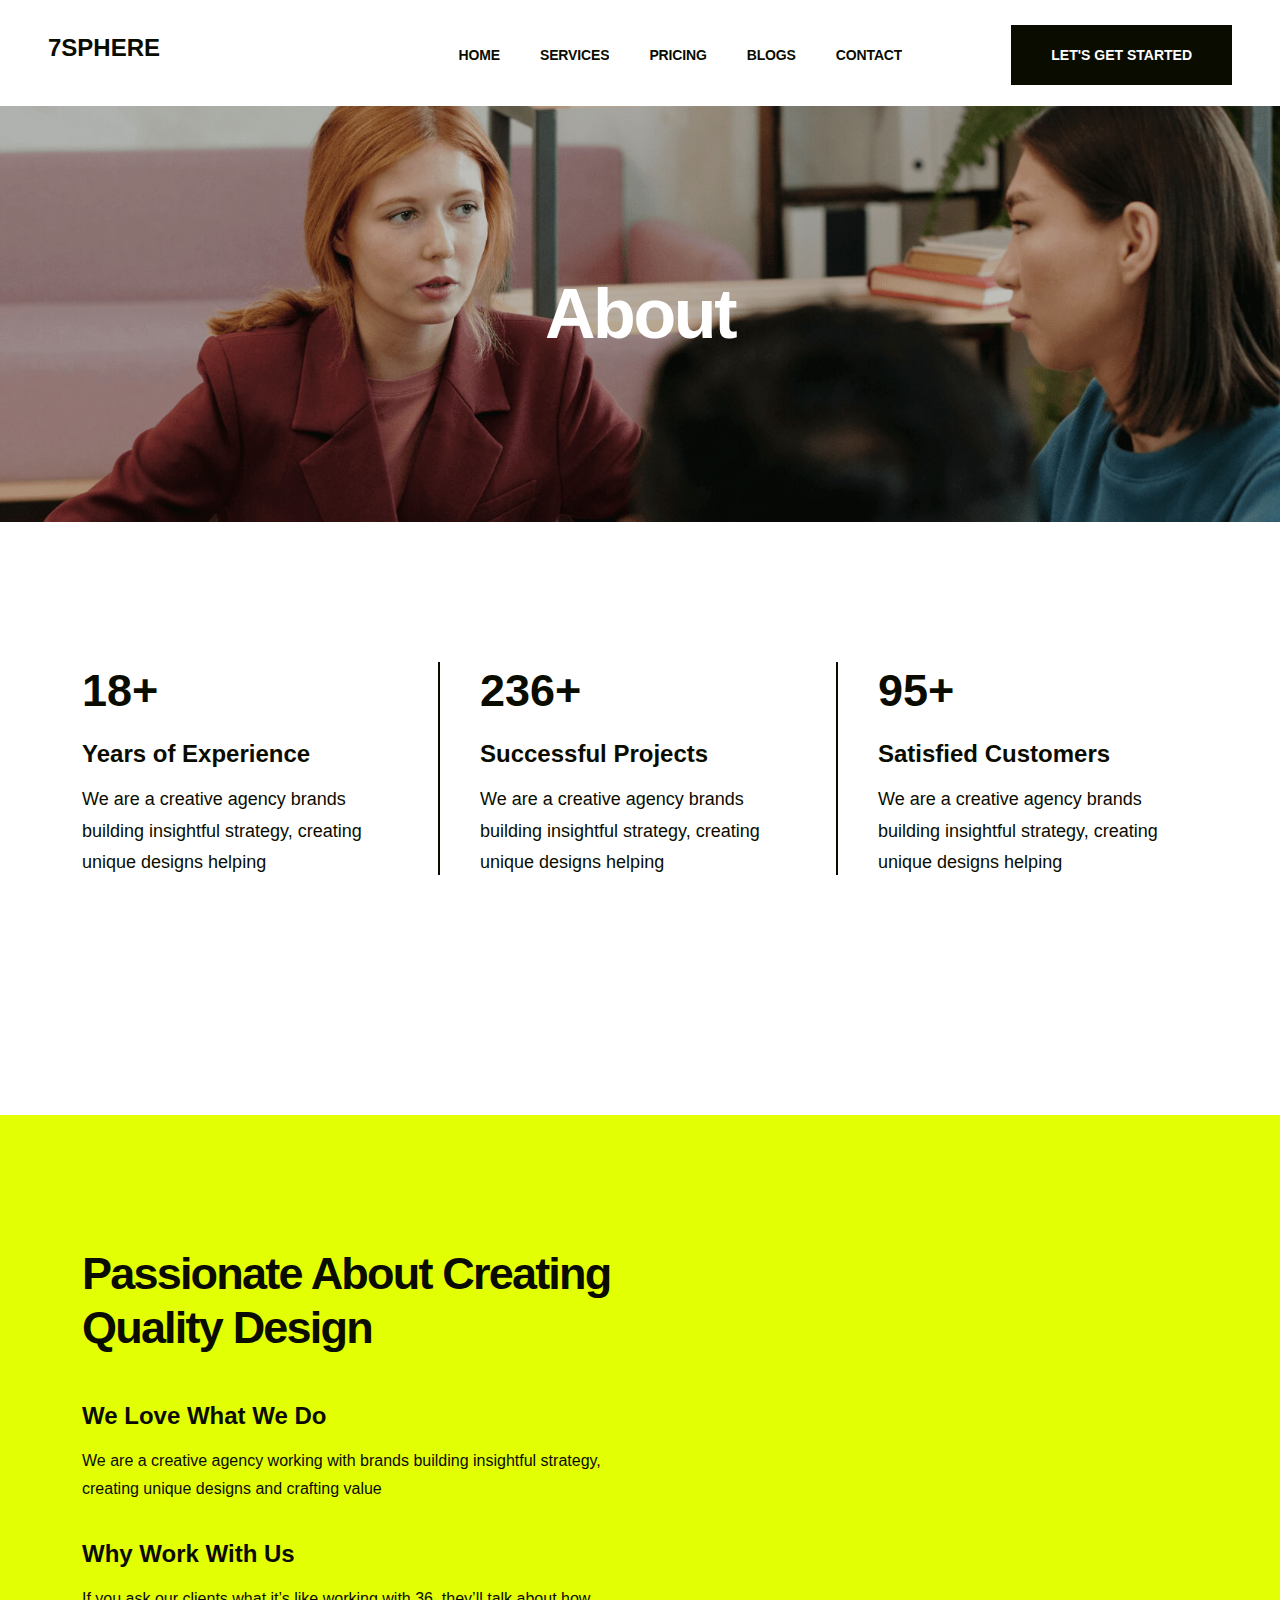
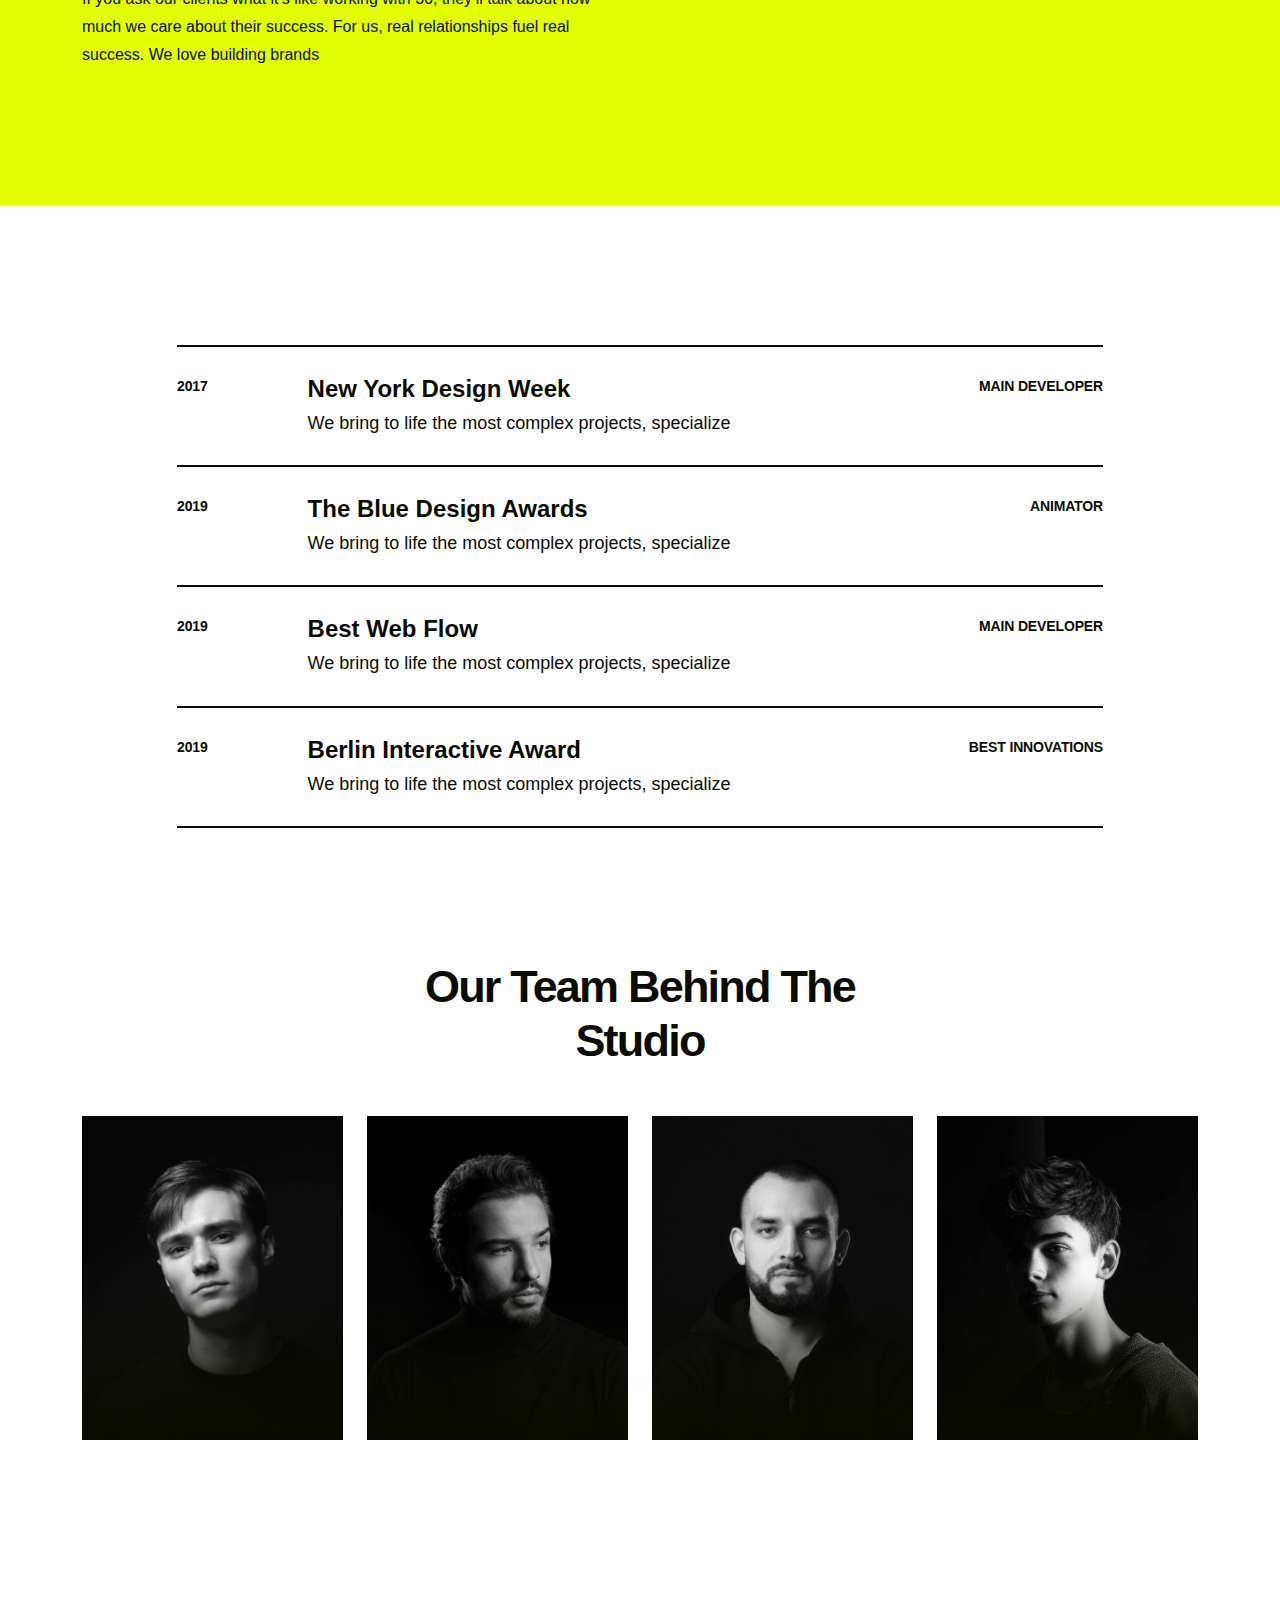
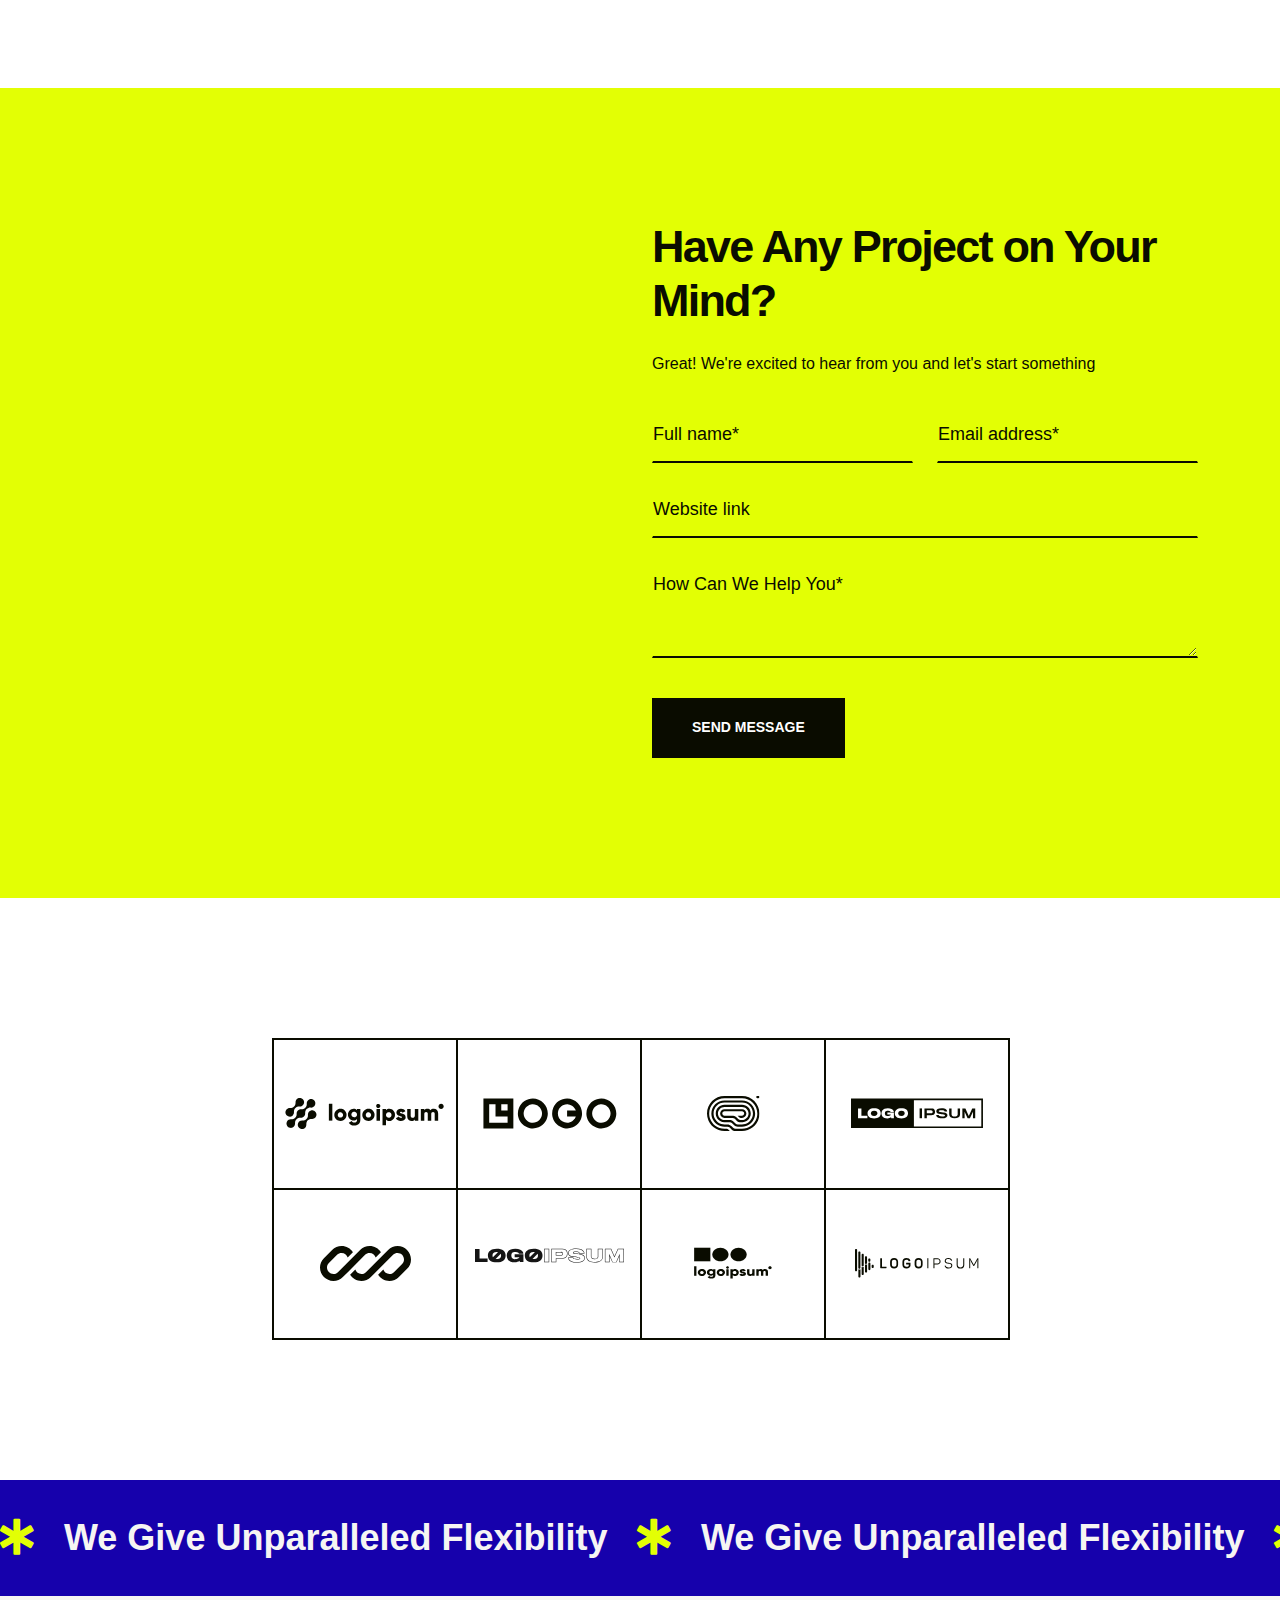
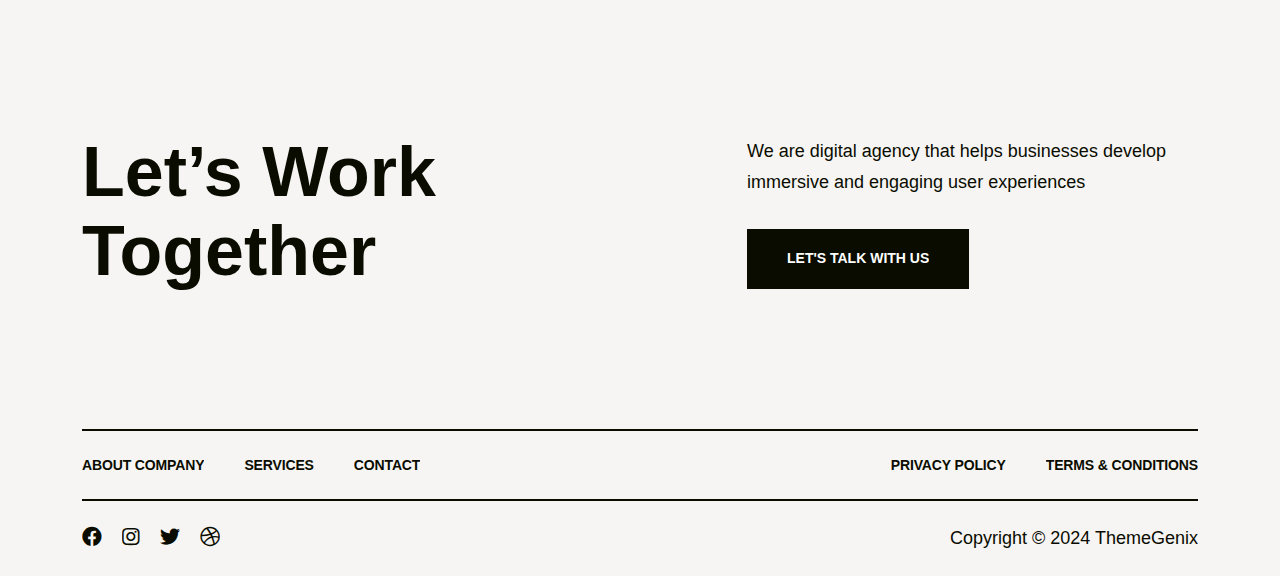
==== commit 21623491: "Possible content are added" ====
--- a/about.html
+++ b/about.html
@@ -131,7 +131,8 @@
         <div class="mobile-menu-area">
             <button class="menu-toggle"><i class="fas fa-times"></i></button>
             <div class="mobile-logo">
-                <a href="index.html"><img src="assets/img/logo.svg" alt="Ovation"></a>
+                <!-- <a href="index.html"><img src="assets/img/logo.svg" alt="Ovation"></a> -->
+                <h4>7SPHERE</h4>
             </div>
             <div class="mobile-menu">
                 <ul>
@@ -199,7 +200,8 @@
                     <div class="row align-items-center justify-content-between">
                         <div class="col-auto">
                             <div class="header-logo">
-                                <a href="index.html"><img src="assets/img/logo.svg" alt="logo"></a>
+                                <!-- <a href="index.html"><img src="assets/img/logo.svg" alt="logo"></a> -->
+                                <h4>7SPHERE</h4>
                             </div>
                         </div>
                         <div class="col-auto ms-auto">
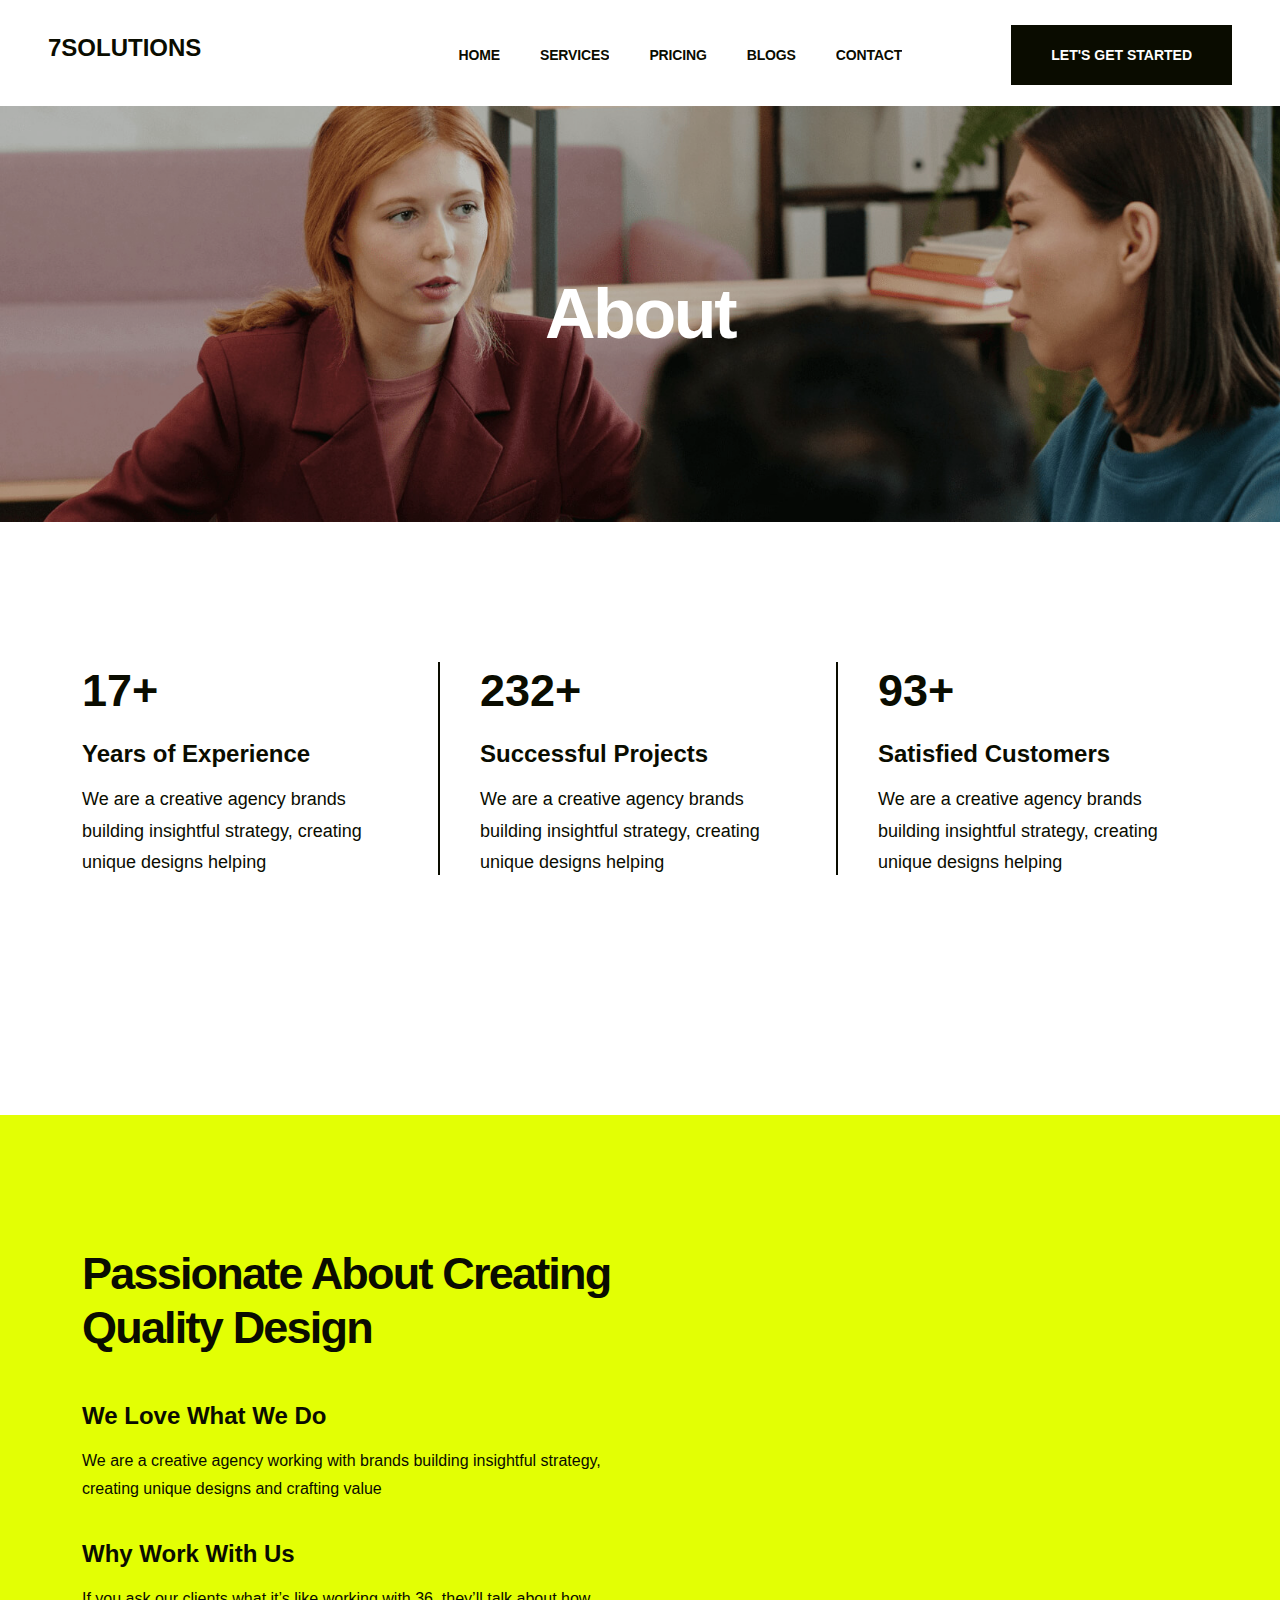
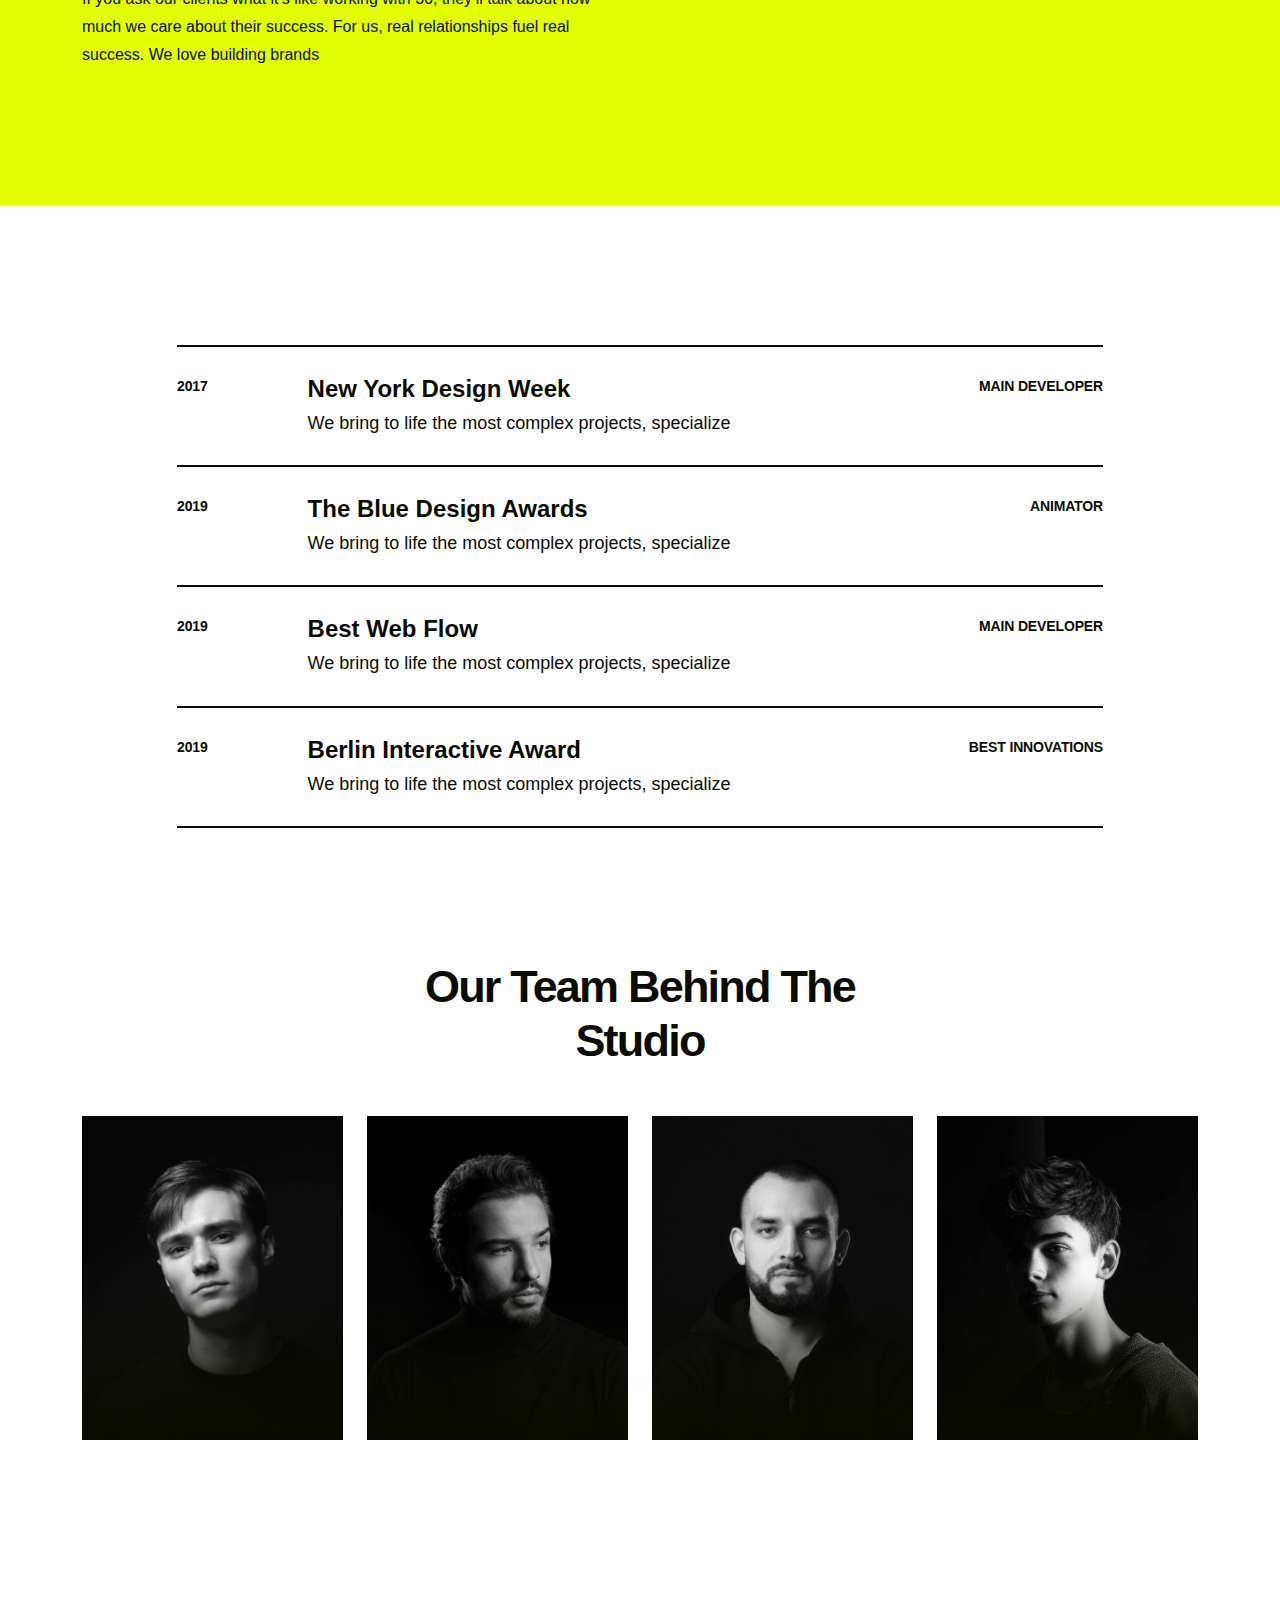
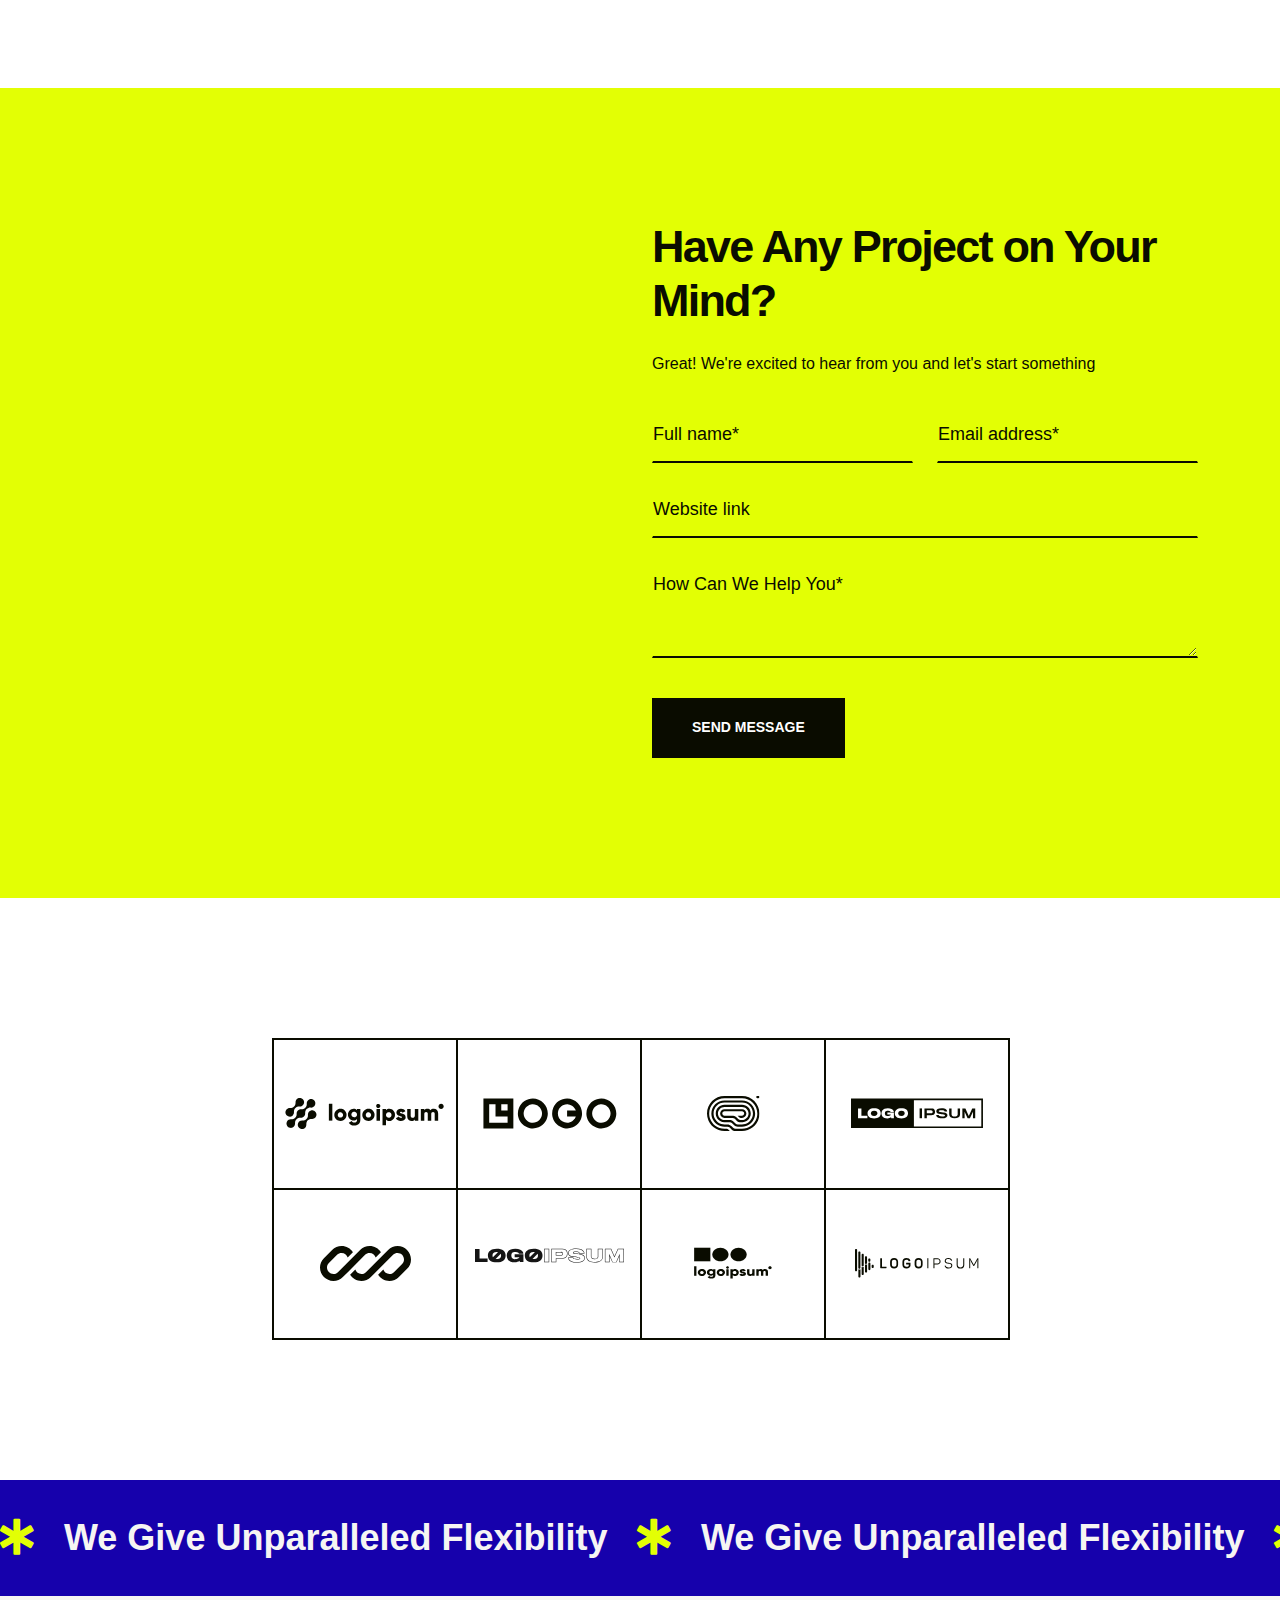
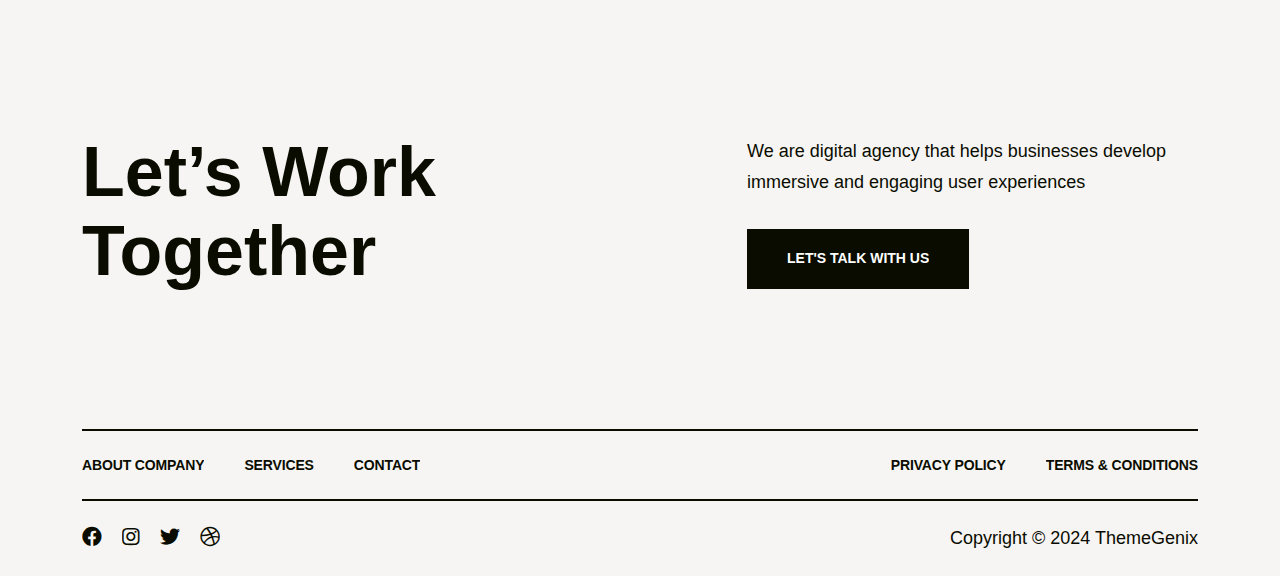
==== commit 395b7894: "some improvements done" ====
--- a/about.html
+++ b/about.html
@@ -132,7 +132,7 @@
             <button class="menu-toggle"><i class="fas fa-times"></i></button>
             <div class="mobile-logo">
                 <!-- <a href="index.html"><img src="assets/img/logo.svg" alt="Ovation"></a> -->
-                <h4>7SPHERE</h4>
+                <h4>7SOLUTIONS</h4>
             </div>
             <div class="mobile-menu">
                 <ul>
@@ -201,7 +201,7 @@
                         <div class="col-auto">
                             <div class="header-logo">
                                 <!-- <a href="index.html"><img src="assets/img/logo.svg" alt="logo"></a> -->
-                                <h4>7SPHERE</h4>
+                                <h4>7SOLUTIONS</h4>
                             </div>
                         </div>
                         <div class="col-auto ms-auto">
--- a/assets/css/style.css
+++ b/assets/css/style.css
@@ -6039,7 +6039,7 @@
 .hero-style1 {
   position: relative;
   z-index: 6;
-  padding: 185px 0 80px;
+  padding: 140px 0 80px;
 }
 .hero-style1 .hero-title {
   font-weight: 600;
@@ -6070,7 +6070,7 @@
 /* Large devices */
 @media (max-width: 1199px) {
   .hero-style1 {
-    padding: 155px 0 80px;
+    padding: 120px 0 80px;
   }
   .hero-title {
     font-size: 80px;
@@ -6091,7 +6091,7 @@
 /* Small devices */
 @media (max-width: 767px) {
   .hero-style1 {
-    padding: 140px 0 80px;
+    padding: 120px 0 80px;
   }
   .hero-title {
     font-size: 56px;
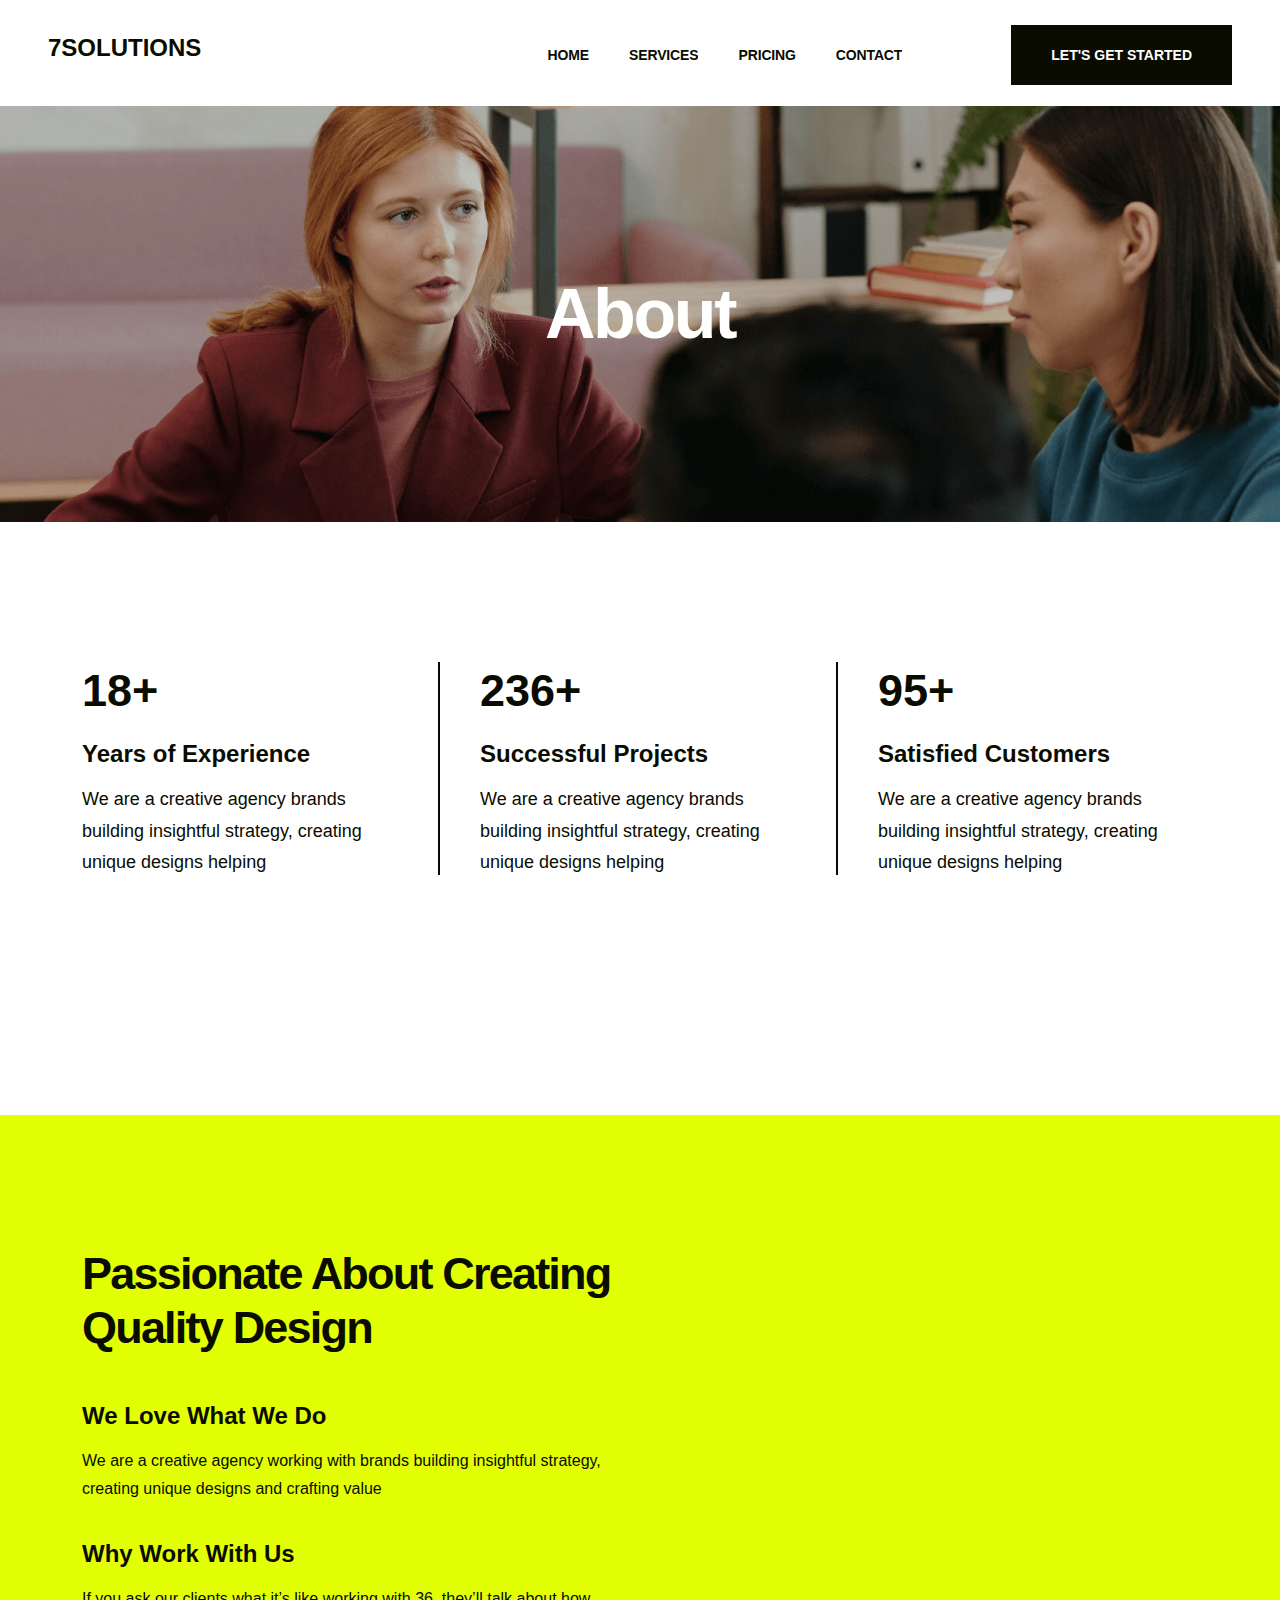
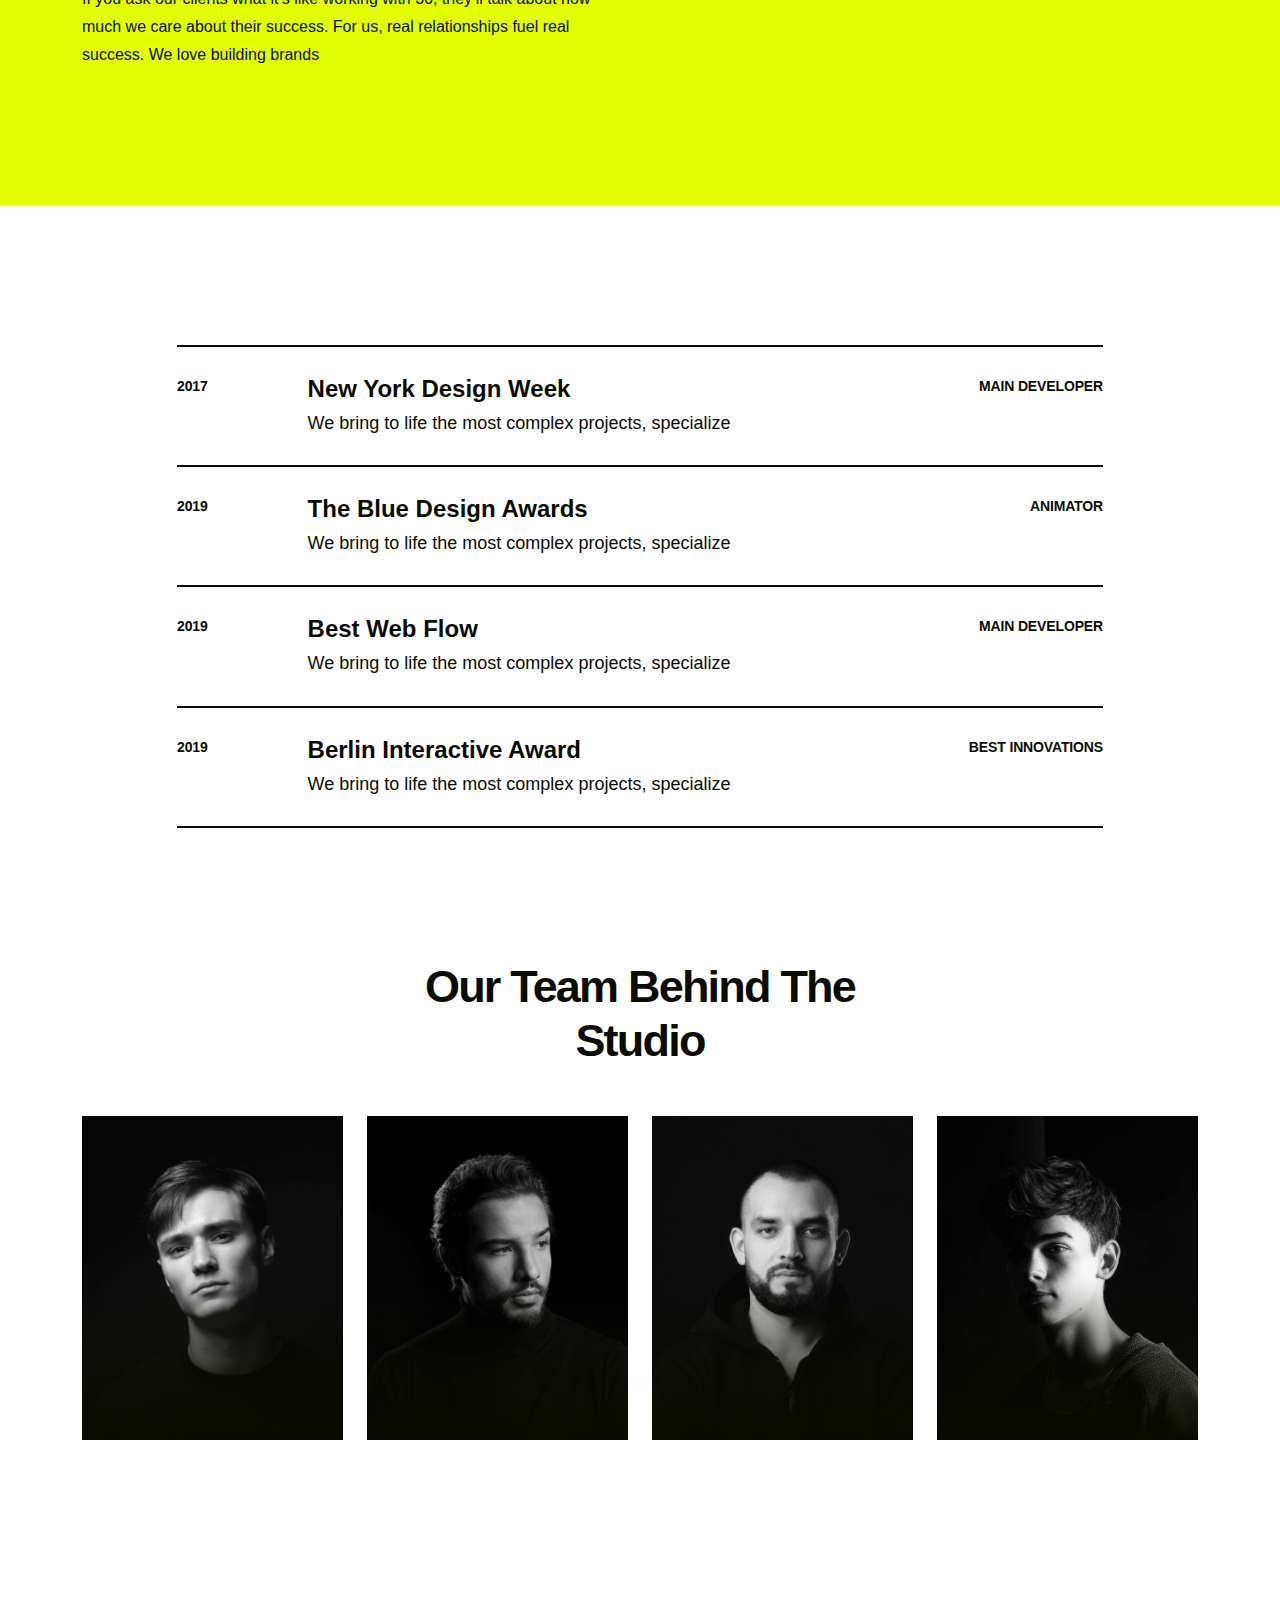
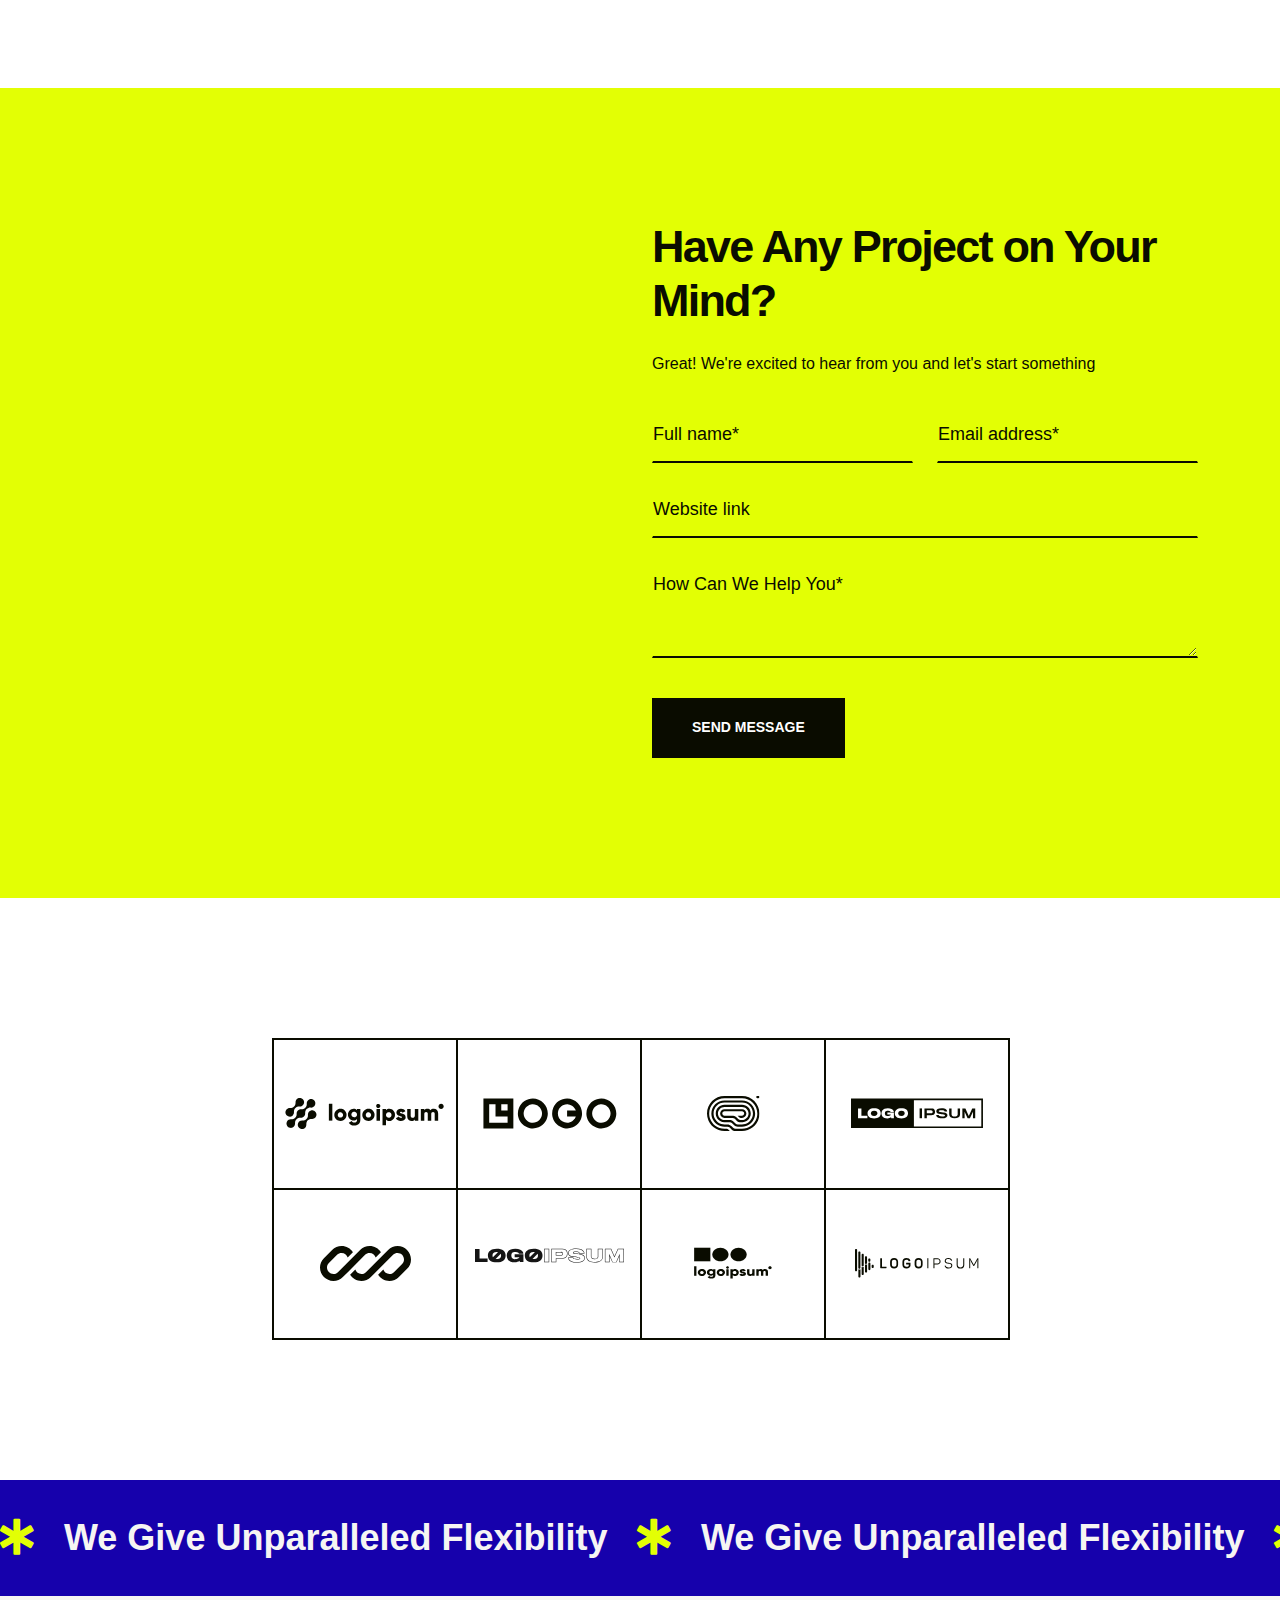
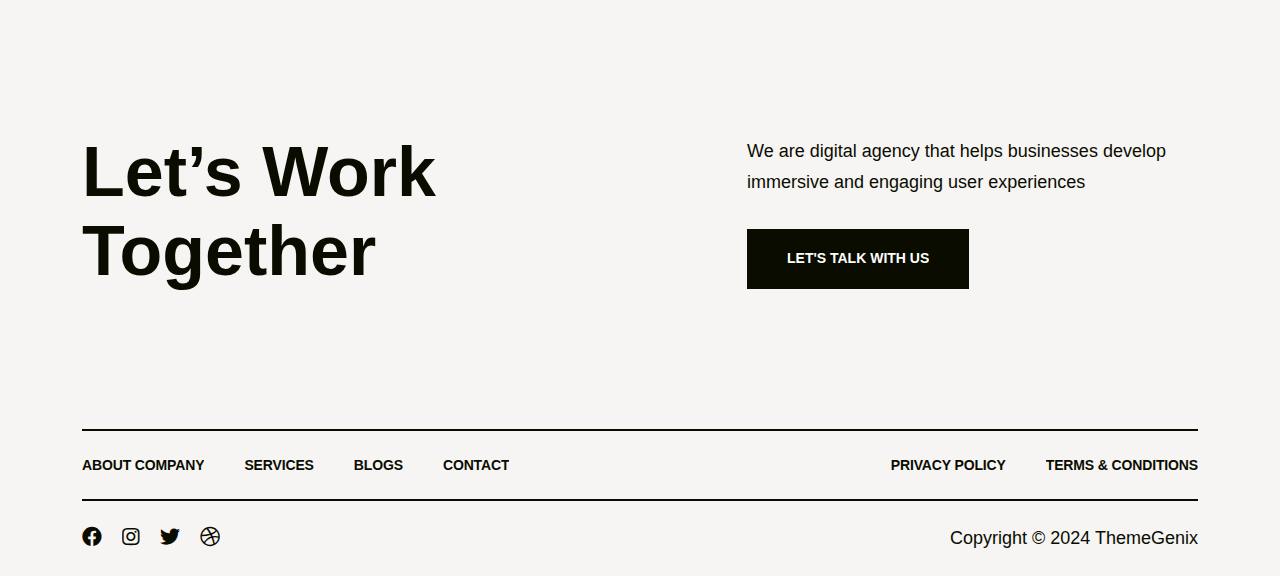
==== commit 658f2959: "some improvements done" ====
--- a/about.html
+++ b/about.html
@@ -145,9 +145,7 @@
                     <li class="menu-item-has-children">
                         <a href="pricing.html">Pricing</a>
                     </li>
-                    <li class="menu-item-has-children">
-                        <a href="blog.html">Blogs</a>
-                    </li>
+
                     <li>
                         <a href="contact.html">Contact</a>
                     </li>
@@ -231,14 +229,7 @@
                                             </span>
                                         </a>
                                     </li>
-                                    <li class="menu-item-has-children">
-                                        <a href="blog.html">
-                                            <span class="link-effect">
-                                                <span class="effect-1">BLOGS</span>
-                                                <span class="effect-1">BLOGS</span>
-                                            </span>
-                                        </a>
-                                    </li>
+
                                     <li>
                                         <a href="contact.html">
                                             <span class="link-effect">
@@ -259,7 +250,7 @@
                         </div>
                         <div class="col-auto d-none d-lg-block">
                             <div class="header-button">
-                                <a href="project.html" class="btn">
+                                <a href="contact.html" class="btn">
                                     <span class="link-effect">
                                         <span class="effect-1">LET'S GET STARTED</span>
                                         <span class="effect-1">LET'S GET STARTED</span>
@@ -673,6 +664,14 @@
                                 </a>
                             </li>
                             <li>
+                                <a href="blog.html">
+                                    <span class="link-effect">
+                                        <span class="effect-1">BLOGS</span>
+                                        <span class="effect-1">BLOGS</span>
+                                    </span>
+                                </a>
+                            </li>
+                            <li>
                                 <a href="contact.html">
                                     <span class="link-effect">
                                         <span class="effect-1">CONTACT</span>
